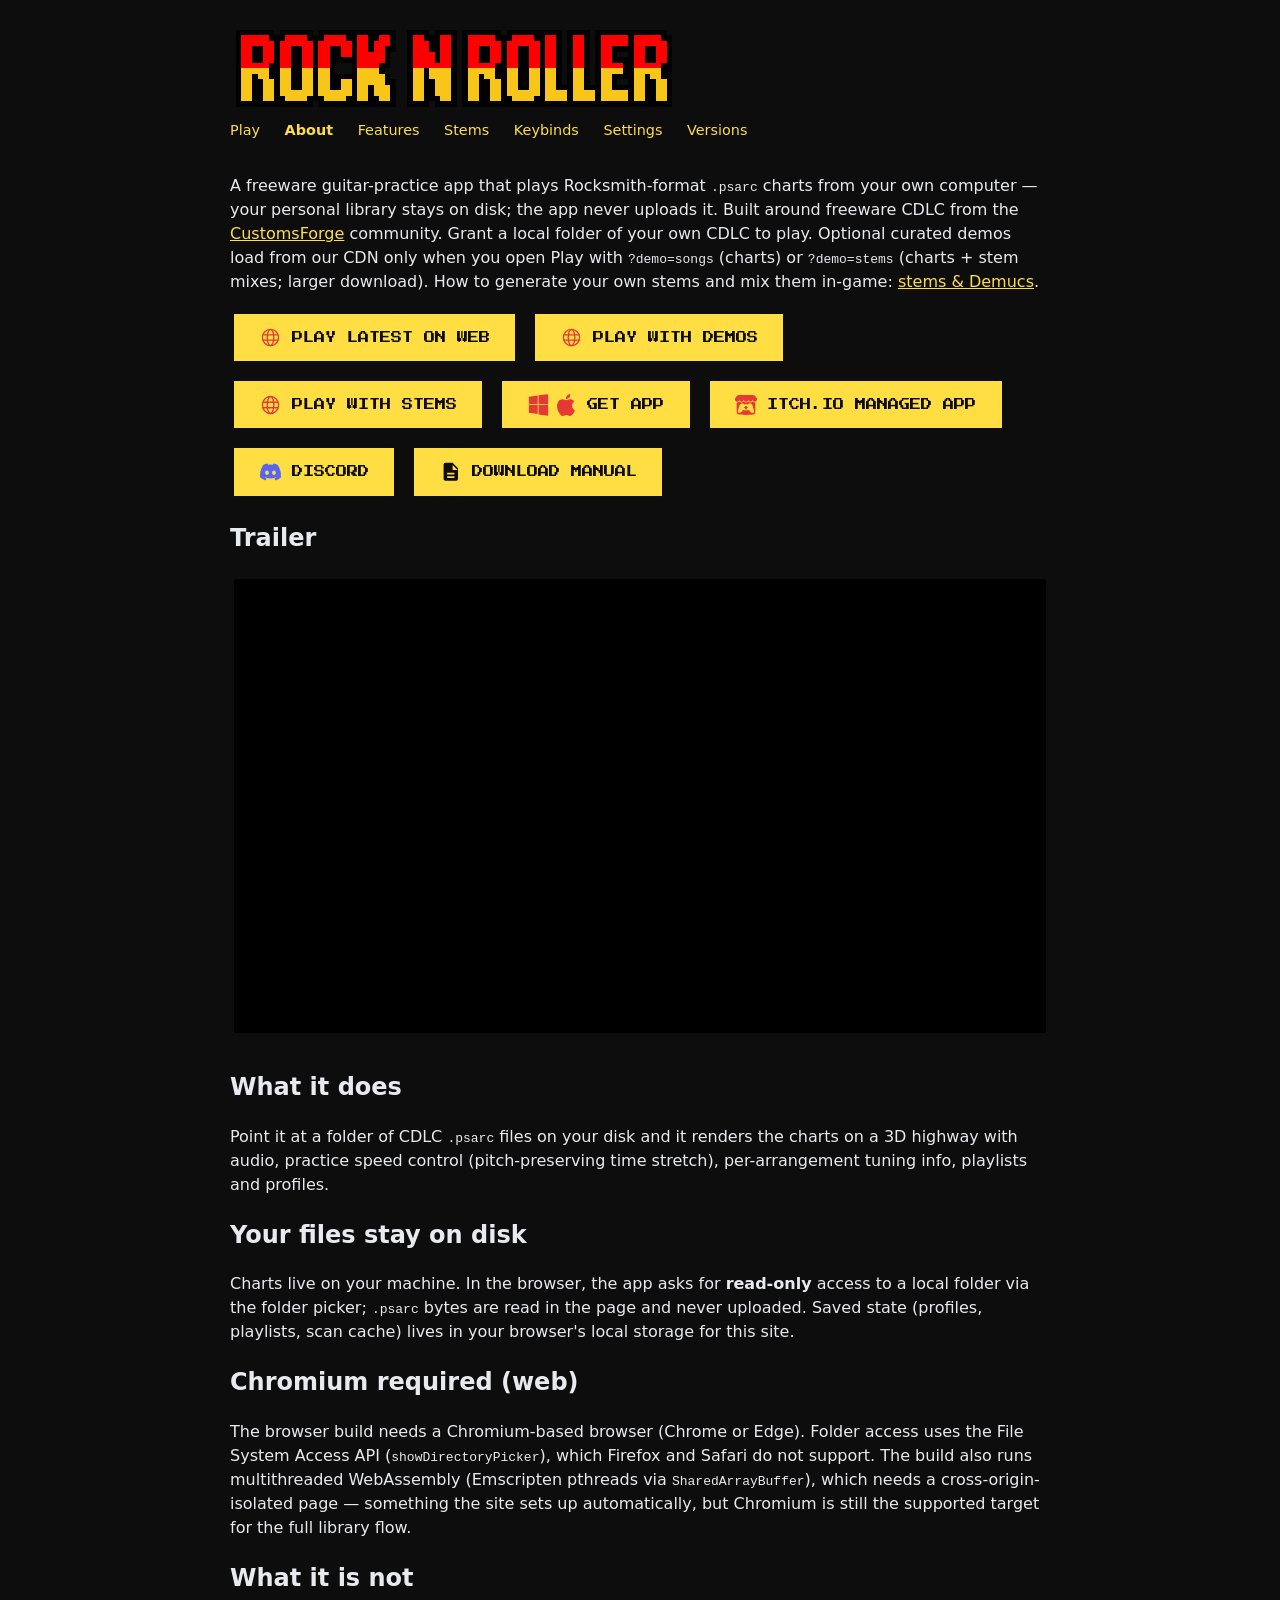
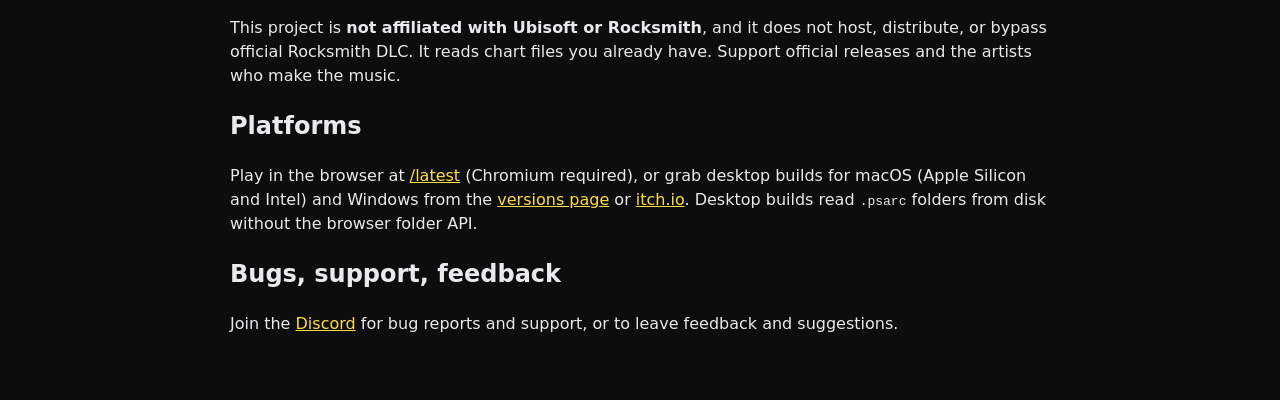
==== index.html @ 483dbbd7 "update web buttons with web icon" ====
<!doctype html>
<html lang="en">
  <head>
    <meta charset="utf-8" />
    <meta name="viewport" content="width=device-width, initial-scale=1" />
    <title>Rock N Roller</title>
    <link rel="icon" type="image/png" href="/rocknroller-icon.png" />
    <link rel="preconnect" href="https://fonts.googleapis.com" />
    <link rel="preconnect" href="https://fonts.gstatic.com" crossorigin />
    <link
      href="https://fonts.googleapis.com/css2?family=Press+Start+2P&display=swap"
      rel="stylesheet"
    />
    <link rel="stylesheet" href="/assets/site.css" />
  </head>
  <body>
    <main class="page">
      <h1 class="page__title">
        <img
          class="page__logo"
          src="/rocknroller-logo.png"
          alt="Rock N Roller"
          width="810"
          height="160"
        />
      </h1>
      <nav class="page__nav">
        <a href="/latest/">Play</a>
        <a href="/" aria-current="page">About</a>
        <a href="/features/">Features</a>
        <a href="/demucs-stems/">Stems</a>
        <a href="/keybinds/">Keybinds</a>
        <a href="/configurations/">Settings</a>
        <a href="/versions/">Versions</a>
      </nav>

      <p>
        A freeware guitar-practice app that plays Rocksmith-format
        <code>.psarc</code> charts from your own computer — your personal library
        stays on disk; the app never uploads it. Built around freeware CDLC from
        the
        <a href="https://customsforge.com" rel="noopener">CustomsForge</a>
        community. Grant a local folder of your own CDLC to play. Optional curated
        demos load from our CDN only when you open Play with
        <code>?demo=songs</code> (charts) or <code>?demo=stems</code>
        (charts + stem mixes; larger download). How to generate your own stems
        and mix them in-game:
        <a href="/demucs-stems/">stems &amp; Demucs</a>.
      </p>

      <div class="btn-row">
        <a class="btn" href="/latest/">
          <img
            class="btn__icon"
            src="/assets/icons/web.svg"
            alt=""
            width="24"
            height="24"
          />
          Play latest on web
        </a>
        <a class="btn" href="/latest/?demo=songs">
          <img
            class="btn__icon"
            src="/assets/icons/web.svg"
            alt=""
            width="24"
            height="24"
          />
          Play with demos
        </a>
        <a class="btn" href="/latest/?demo=stems">
          <img
            class="btn__icon"
            src="/assets/icons/web.svg"
            alt=""
            width="24"
            height="24"
          />
          Play with stems
        </a>
        <a class="btn" href="/versions/">
          <span class="btn__icons" aria-hidden="true">
            <img
              class="btn__icon"
              src="/assets/icons/windows.svg"
              alt=""
              width="24"
              height="24"
            />
            <img
              class="btn__icon"
              src="/assets/icons/apple.svg"
              alt=""
              width="24"
              height="24"
            />
          </span>
          Get app
        </a>
        <a
          class="btn"
          href="https://nicapotato.itch.io/rocknroller"
          rel="noopener"
        >
          <img
            class="btn__icon"
            src="/assets/icons/itchdotio.svg"
            alt=""
            width="24"
            height="24"
          />
          Itch.io managed app
        </a>
        <a
          class="btn"
          href="https://discord.gg/7djjRNECzN"
          rel="noopener"
        >
          <img
            class="btn__icon"
            src="/assets/icons/discord.svg"
            alt=""
            width="24"
            height="24"
          />
          Discord
        </a>
        <a class="btn" href="/rocknroller-manual.pdf" download="rocknroller-manual.pdf">
          <svg
            class="btn__icon"
            viewBox="0 0 24 24"
            width="24"
            height="24"
            aria-hidden="true"
            focusable="false"
          >
            <path
              fill="currentColor"
              d="M14 2H6a2 2 0 0 0-2 2v16a2 2 0 0 0 2 2h12a2 2 0 0 0 2-2V8zm0 2.5L19.5 10H14zM8 13h8v2H8zm0 4h8v2H8z"
            />
          </svg>
          Download manual
        </a>
      </div>

      <h2>Trailer</h2>
      <div class="video-embed">
        <iframe
          src="https://www.youtube.com/embed/k--zDnyUZvs"
          title="RocknRoller PSARC CDLC Player Freeware - Beta 0.1.44"
          allow="accelerometer; autoplay; clipboard-write; encrypted-media; gyroscope; picture-in-picture; web-share"
          allowfullscreen
          referrerpolicy="strict-origin-when-cross-origin"
        ></iframe>
      </div>

      <h2>What it does</h2>
      <p>
        Point it at a folder of CDLC <code>.psarc</code> files on your disk and
        it renders the charts on a 3D highway with audio, practice speed control
        (pitch-preserving time stretch), per-arrangement tuning info, playlists
        and profiles.
      </p>

      <h2>Your files stay on disk</h2>
      <p>
        Charts live on your machine. In the browser, the app asks for
        <strong>read-only</strong> access to a local folder via the folder
        picker; <code>.psarc</code> bytes are read in the page and never
        uploaded. Saved state (profiles, playlists, scan cache) lives in your
        browser's local storage for this site.
      </p>

      <h2>Chromium required (web)</h2>
      <p>
        The browser build needs a Chromium-based browser (Chrome or Edge).
        Folder access uses the File System Access API
        (<code>showDirectoryPicker</code>), which Firefox and Safari do not
        support. The build also runs multithreaded WebAssembly (Emscripten
        pthreads via <code>SharedArrayBuffer</code>), which needs a
        cross-origin-isolated page — something the site sets up automatically,
        but Chromium is still the supported target for the full library flow.
      </p>

      <h2>What it is not</h2>
      <p>
        This project is <strong>not affiliated with Ubisoft or Rocksmith</strong>,
        and it does not host, distribute, or bypass official Rocksmith DLC. It
        reads chart files you already have. Support official releases and the
        artists who make the music.
      </p>

      <h2>Platforms</h2>
      <p>
        Play in the browser at <a href="/latest/">/latest</a> (Chromium
        required), or grab desktop builds for macOS (Apple Silicon and
        Intel) and Windows from the <a href="/versions/">versions page</a> or
        <a href="https://nicapotato.itch.io/rocknroller" rel="noopener">itch.io</a>.
        Desktop builds read <code>.psarc</code> folders from disk without the
        browser folder API.
      </p>

      <h2>Bugs, support, feedback</h2>
      <p>
        Join the
        <a href="https://discord.gg/7djjRNECzN" rel="noopener">Discord</a>
        for bug reports and support, or to leave feedback and suggestions.
      </p>

    </main>
    <script src="/assets/content-pages.js"></script>
    <!-- Cloudflare Web Analytics --><script type='module' src='https://static.cloudflareinsights.com/beacon.min.js' data-cf-beacon='{"token": "a7234cc8c2b3478aa4cf798bf9eefd95"}'></script><!-- End Cloudflare Web Analytics -->
  </body>
</html>
---- assets/site.css ----
/* Shared styles for the rocknroller.nicapotato.com content pages
 * (landing / versions / docs). Player pages carry their own minimal
 * fullscreen CSS inline, same as the build's shell.html. */
:root {
  --rnr-yellow: #ffde44;
  --rnr-red: #e53935;
  --rnr-ink: #0d0d0d;
  --rnr-border: 4px solid var(--rnr-ink);
}

* {
  box-sizing: border-box;
}

body {
  margin: 0;
  min-height: 100%;
  min-width: 320px;
  background: #0d0d0d;
  color: #e8eaed;
  font-family:
    ui-sans-serif,
    system-ui,
    -apple-system,
    "Segoe UI",
    Roboto,
    Arial,
    sans-serif;
  line-height: 1.5;
}

.page {
  max-width: 860px;
  margin: 0 auto;
  padding: 1.5rem 1.25rem 3rem;
}

.page--versions {
  max-width: 1200px;
}

.versions-scroll {
  width: 100%;
  overflow-x: auto;
}

.page__title {
  font-family: "Press Start 2P", monospace;
  text-transform: uppercase;
  font-size: clamp(0.82rem, 3.8vw, 1.2rem);
  line-height: 2;
  letter-spacing: 0.08em;
  font-weight: 400;
  margin: 0 0 0.25rem;
  color: var(--rnr-yellow);
}

.page__logo {
  display: block;
  width: min(100%, 28rem);
  height: auto;
  image-rendering: pixelated;
}

.page__nav {
  margin: 0.5rem 0 2rem;
  font-size: 0.9rem;
}

.page__nav a {
  color: var(--rnr-yellow);
  text-decoration: none;
  margin-right: 1.25rem;
}

.page__nav a[aria-current="page"] {
  font-weight: 700;
}

.page__nav a:hover {
  text-decoration: underline;
}

a {
  color: var(--rnr-yellow);
}

.btn-row {
  display: flex;
  flex-wrap: wrap;
  gap: 0.75rem;
  margin: 1rem 0;
}

.btn {
  display: inline-flex;
  align-items: center;
  gap: 0.65rem;
  background: var(--rnr-yellow);
  color: var(--rnr-ink);
  border: var(--rnr-border);
  padding: 0.8rem 1.6rem;
  font-family: "Press Start 2P", monospace;
  font-size: 0.7rem;
  line-height: 1.4;
  text-transform: uppercase;
  text-decoration: none;
}

.btn__icons {
  display: inline-flex;
  align-items: center;
  gap: 0.35rem;
  flex-shrink: 0;
}

.btn__icon {
  width: 1.35rem;
  height: 1.35rem;
  flex-shrink: 0;
}

img.btn__icon[src$=".png"] {
  image-rendering: pixelated;
}

.btn:hover {
  background: #fff;
}

.video-embed {
  position: relative;
  width: 100%;
  aspect-ratio: 16 / 9;
  margin: 1rem 0 2rem;
  border: var(--rnr-border);
  background: #000;
}

.video-embed iframe {
  position: absolute;
  inset: 0;
  width: 100%;
  height: 100%;
  border: 0;
}

.fineprint {
  margin-top: 2.5rem;
  font-size: 0.8rem;
  color: #9aa0a6;
}

.itch-embed {
  margin: 1rem 0 1.5rem;
  max-width: 552px;
  border: var(--rnr-border);
  line-height: 0;
  background: #0d0d0d;
}

.itch-embed iframe {
  display: block;
  width: 100%;
  max-width: 552px;
  height: 167px;
  border: 0;
}

pre.codeblock {
  margin: 0.5rem 0 1rem;
  padding: 0.75rem;
  background: #17171c;
  overflow-x: auto;
  font-size: 0.8rem;
  line-height: 1.45;
}

table.versions {
  border-collapse: collapse;
  width: 100%;
  font-size: 0.9rem;
}

table.versions th,
table.versions td {
  border: 1px solid #333;
  padding: 0.5rem 0.7rem;
  text-align: left;
  vertical-align: top;
}

table.versions th {
  background: #17171c;
  color: var(--rnr-yellow);
  font-weight: 600;
}

table.versions td.na {
  color: #555;
}

.versions-wrap {
  margin-top: 1rem;
}

.versions-toolbar {
  display: flex;
  justify-content: flex-end;
  margin: 0 0 0.6rem;
}

.versions-sha-toggle {
  margin: 0;
  padding: 0.35rem 0.65rem;
  border: 1px solid #444;
  background: #17171c;
  color: #e8eaed;
  font-family: inherit;
  font-size: 0.8rem;
  line-height: 1.25;
  cursor: pointer;
}

.versions-sha-toggle:hover,
.versions-sha-toggle[aria-pressed="true"] {
  border-color: var(--rnr-yellow);
  color: var(--rnr-yellow);
}

table.versions .zip-link {
  display: inline-flex;
  align-items: baseline;
  flex-wrap: wrap;
  gap: 0;
  max-width: 100%;
}

table.versions .zip-size {
  font-size: 0.75rem;
  font-weight: 400;
  color: #9aa0a6;
  white-space: nowrap;
}

table.versions .zip-link:hover .zip-size {
  color: inherit;
}

/* SHA-256 under each artifact. */
table.versions .sha {
  font-family: ui-monospace, "Cascadia Code", "SF Mono", Menlo, monospace;
  font-size: 0.75rem;
  margin-top: 0.35rem;
  color: #9aa0a6;
}

table.versions .sha-full {
  font-family: inherit;
  font-size: inherit;
  font-weight: normal;
  color: inherit;
  background: transparent;
  padding: 0;
}

/* Narrow / medium: truncated by default; one table Toggle SHA Key expands all. */
@media (max-width: 1199.98px) {
  .versions-wrap:not(.sha-expanded) table.versions .js-sha-full {
    display: block;
    max-width: 9ch;
    overflow: hidden;
    text-overflow: ellipsis;
    white-space: nowrap;
    word-break: normal;
  }

  .versions-wrap.sha-expanded table.versions .js-sha-full {
    display: block;
    width: 100%;
    max-width: 100%;
    white-space: normal;
    word-break: break-all;
    overflow: visible;
  }
}

/* Wide: always show full hash; no toggle needed. */
@media (min-width: 1200px) {
  .versions-toolbar {
    display: none;
  }

  table.versions .js-sha-full {
    display: block !important;
    max-width: none;
    white-space: normal;
    word-break: break-all;
    overflow: visible;
  }
}
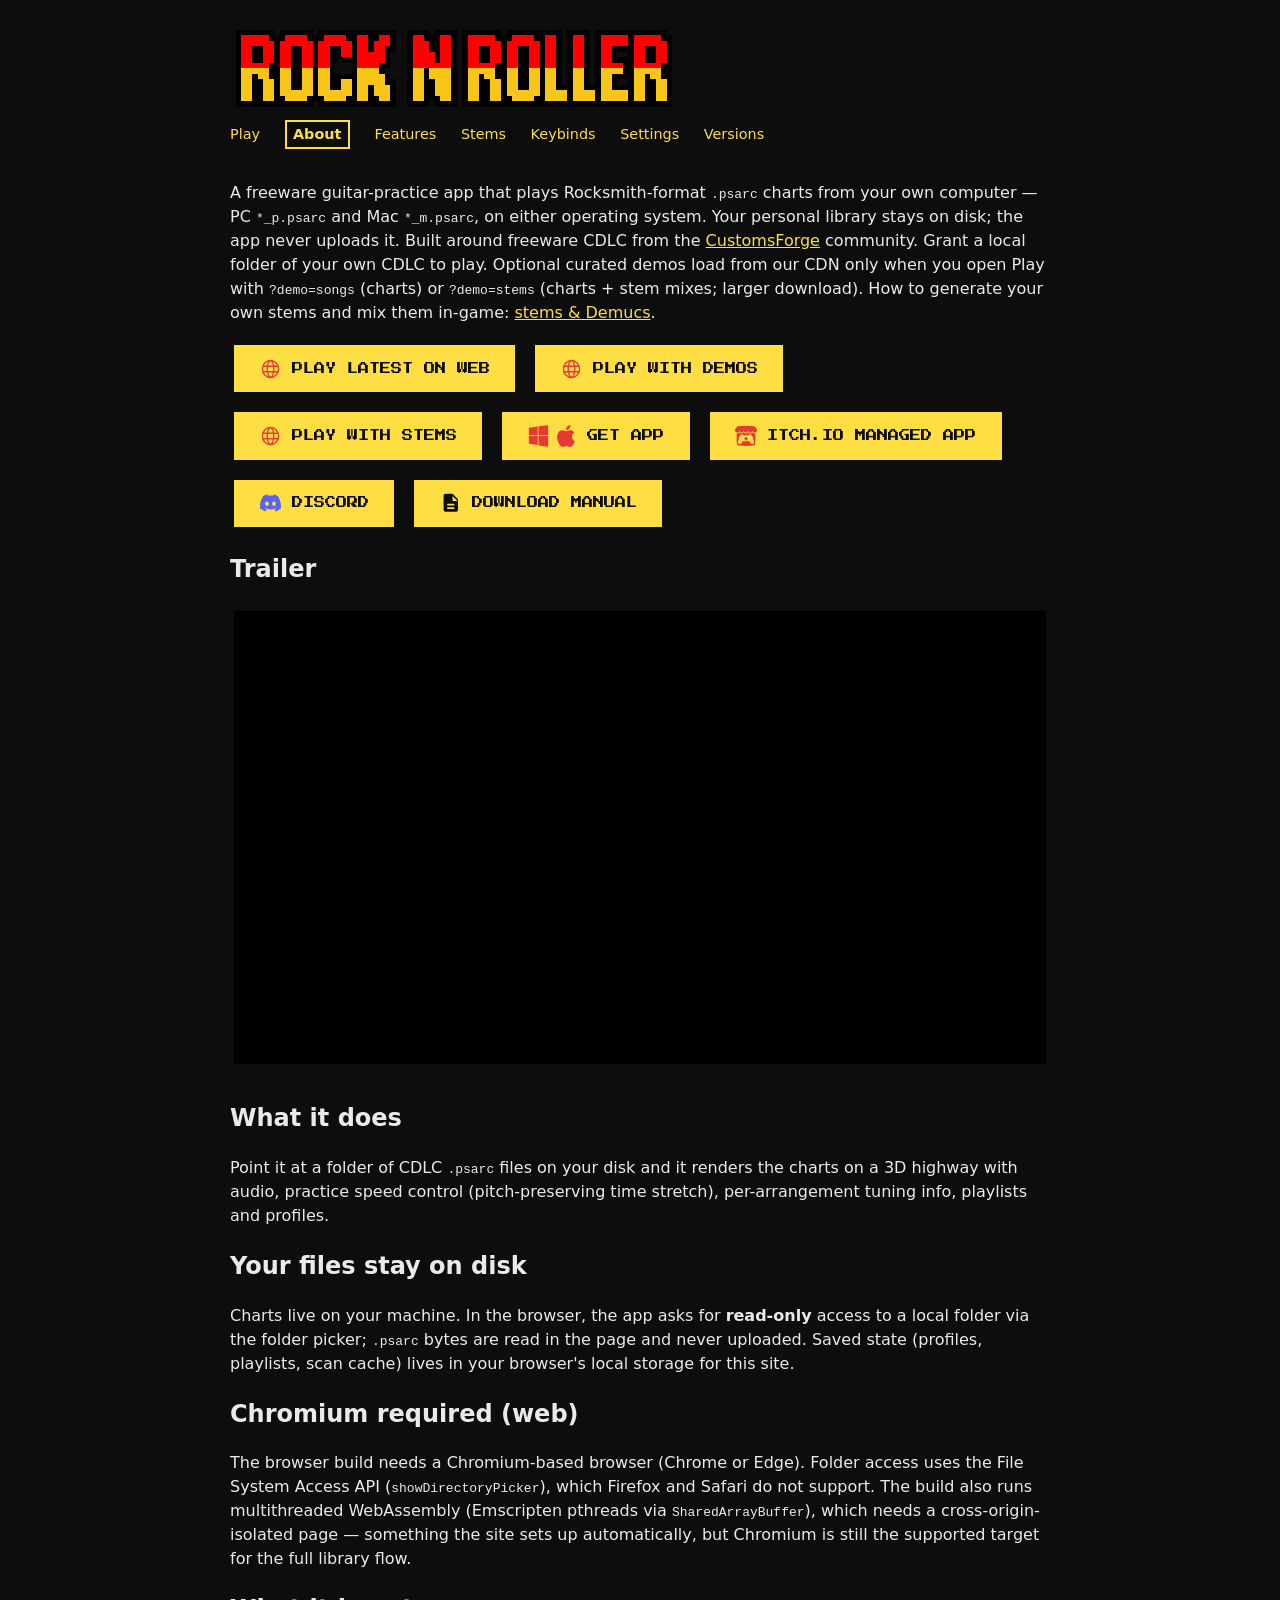
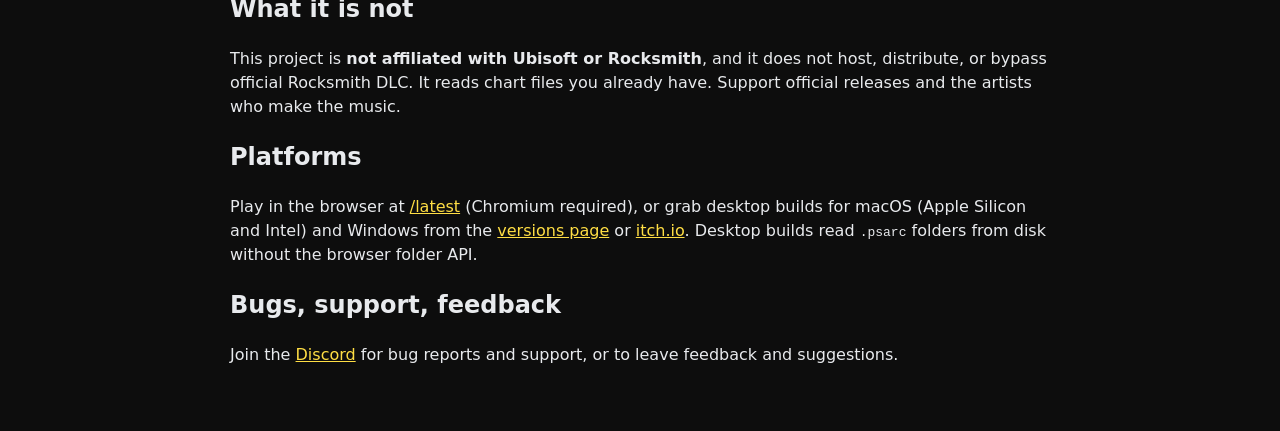
==== commit 71c44472: "update landing page to include mac psarc file compatibility update 0.1.49" ====
--- a/index.html
+++ b/index.html
@@ -36,8 +36,10 @@
 
       <p>
         A freeware guitar-practice app that plays Rocksmith-format
-        <code>.psarc</code> charts from your own computer — your personal library
-        stays on disk; the app never uploads it. Built around freeware CDLC from
+        <code>.psarc</code> charts from your own computer — PC
+        <code>*_p.psarc</code> and Mac <code>*_m.psarc</code>, on either
+        operating system. Your personal library stays on disk; the app never
+        uploads it. Built around freeware CDLC from
         the
         <a href="https://customsforge.com" rel="noopener">CustomsForge</a>
         community. Grant a local folder of your own CDLC to play. Optional curated
@@ -114,7 +116,7 @@
         </a>
         <a
           class="btn"
-          href="https://discord.gg/7djjRNECzN"
+          href="https://discord.gg/RdxyMHs3XQ"
           rel="noopener"
         >
           <img
@@ -204,7 +206,7 @@
       <h2>Bugs, support, feedback</h2>
       <p>
         Join the
-        <a href="https://discord.gg/7djjRNECzN" rel="noopener">Discord</a>
+        <a href="https://discord.gg/RdxyMHs3XQ" rel="noopener">Discord</a>
         for bug reports and support, or to leave feedback and suggestions.
       </p>
 
--- a/assets/site.css
+++ b/assets/site.css
@@ -75,6 +75,9 @@
 
 .page__nav a[aria-current="page"] {
   font-weight: 700;
+  display: inline-block;
+  padding: 0.1rem 0.4rem;
+  border: 2px solid var(--rnr-yellow);
 }
 
 .page__nav a:hover {
@@ -151,6 +154,35 @@
   color: #9aa0a6;
 }
 
+figure.hw-fig {
+  margin: 0.9rem 0 1.2rem;
+  padding: 0.65rem 0.5rem 0.35rem;
+  background: #17171c;
+  border: 1px solid #333;
+}
+
+figure.hw-fig svg {
+  display: block;
+  width: 100%;
+  height: auto;
+}
+
+figure.hw-fig figcaption {
+  font-size: 0.8rem;
+  color: #9aa0a6;
+  margin: 0.4rem 0.35rem 0.15rem;
+}
+
+p.formula,
+li.formula {
+  font-family: ui-monospace, "Cascadia Code", "SF Mono", Menlo, Consolas, monospace;
+  font-size: 0.88rem;
+  background: #17171c;
+  padding: 0.45rem 0.65rem;
+  border-radius: 3px;
+  overflow-x: auto;
+}
+
 .itch-embed {
   margin: 1rem 0 1.5rem;
   max-width: 552px;
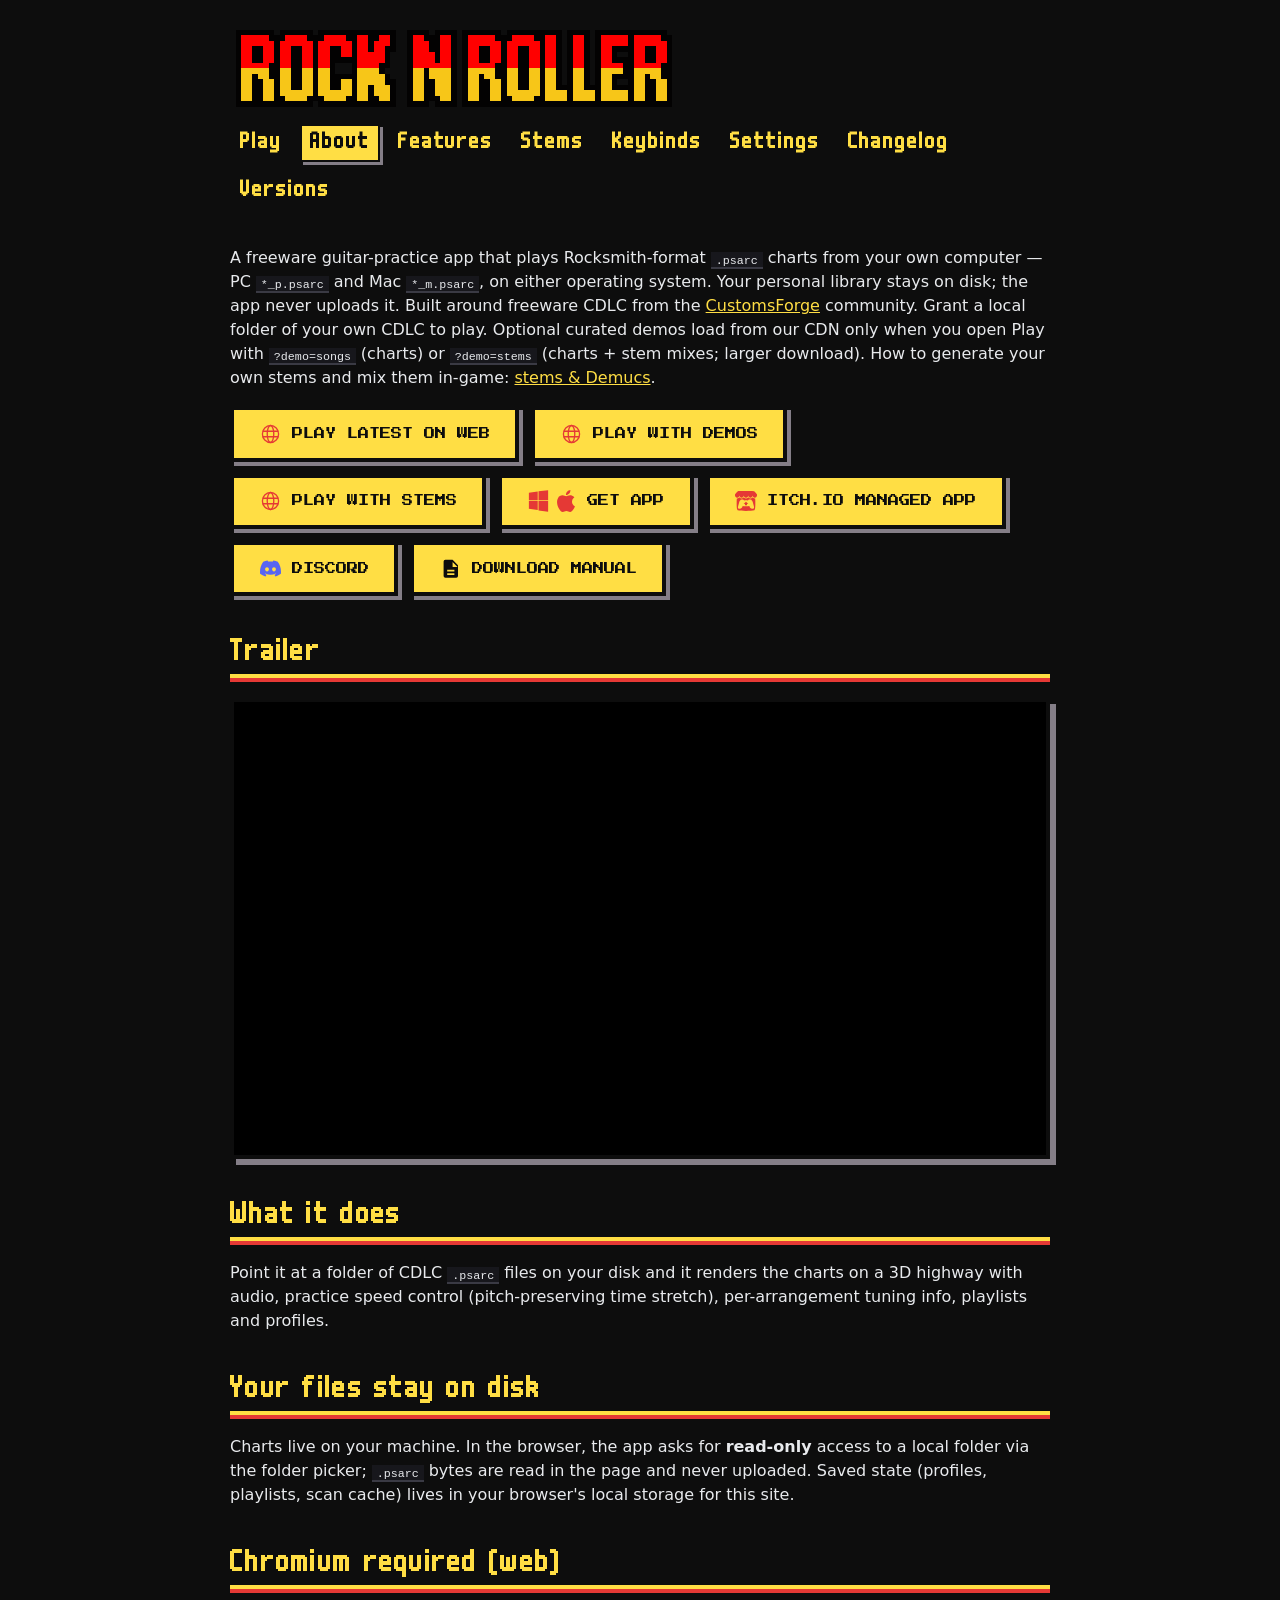
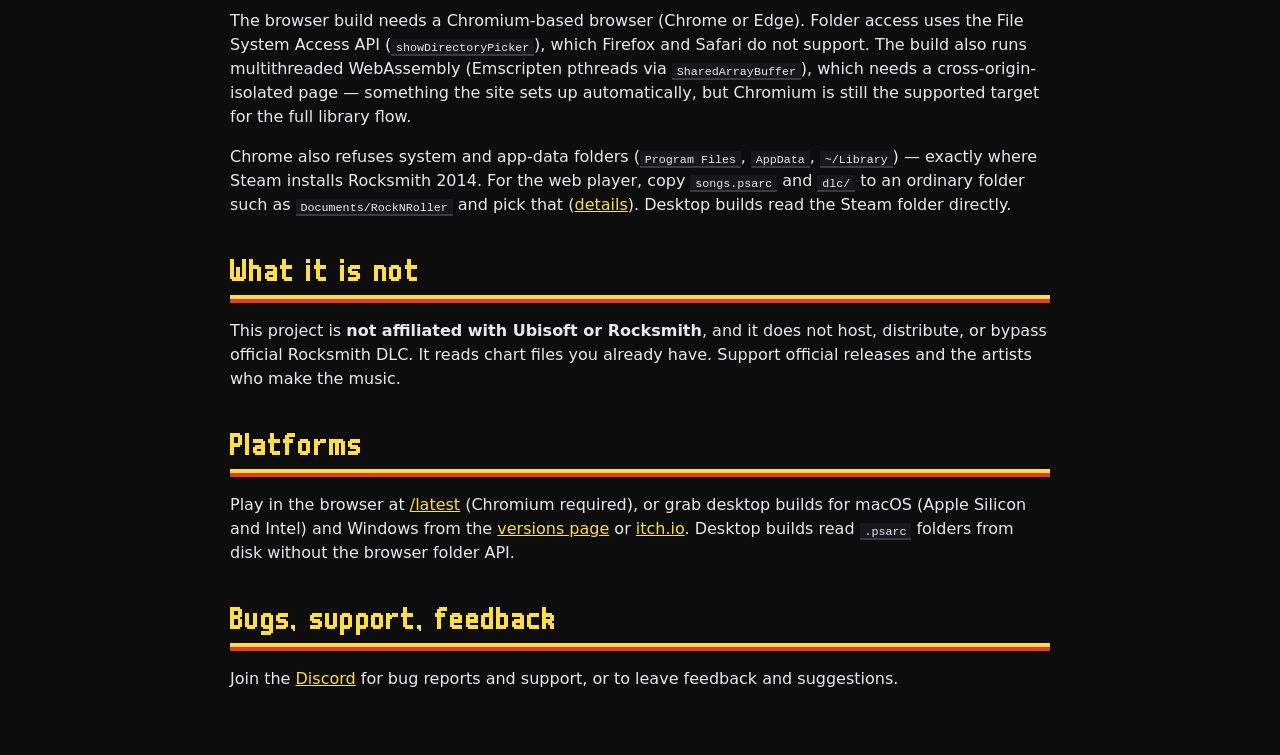
==== commit aaa837e6: "0.2.0 update" ====
--- a/index.html
+++ b/index.html
@@ -31,6 +31,7 @@
         <a href="/demucs-stems/">Stems</a>
         <a href="/keybinds/">Keybinds</a>
         <a href="/configurations/">Settings</a>
+        <a href="/changelog/">Changelog</a>
         <a href="/versions/">Versions</a>
       </nav>
 
@@ -184,6 +185,16 @@
         cross-origin-isolated page — something the site sets up automatically,
         but Chromium is still the supported target for the full library flow.
       </p>
+      <p>
+        Chrome also refuses system and app-data folders
+        (<code>Program Files</code>, <code>AppData</code>,
+        <code>~/Library</code>) — exactly where Steam installs Rocksmith 2014.
+        For the web player, copy <code>songs.psarc</code> and
+        <code>dlc/</code> to an ordinary folder such as
+        <code>Documents/RockNRoller</code> and pick that
+        (<a href="/features/#web-blocked-folders">details</a>). Desktop builds
+        read the Steam folder directly.
+      </p>
 
       <h2>What it is not</h2>
       <p>
--- a/assets/site.css
+++ b/assets/site.css
@@ -1,15 +1,125 @@
 /* Shared styles for the rocknroller.nicapotato.com content pages
  * (landing / versions / docs). Player pages carry their own minimal
  * fullscreen CSS inline, same as the build's shell.html. */
+@font-face {
+  font-family: "m6x11";
+  src: url("/assets/fonts/m6x11.ttf") format("truetype");
+  font-weight: 400;
+  font-style: normal;
+  font-display: block;
+}
+
 :root {
   --rnr-yellow: #ffde44;
   --rnr-red: #e53935;
   --rnr-ink: #0d0d0d;
   --rnr-border: 4px solid var(--rnr-ink);
+
+  /* Pixel system (ported from Mindtricks globals.css). m6x11 is drawn on a
+   * 16px grid — keep its font-size at multiples of 8px or it blurs. */
+  --font-pixel: "m6x11", ui-monospace, monospace;
+  --pixel-shadow: #847e87;
+  --pixel-line: #3a3a44;
+  --pixel-border: 2px solid var(--pixel-line);
+  --shadow-sm: 2px 2px 0 0 var(--pixel-shadow);
+  --shadow: 3px 3px 0 0 var(--pixel-shadow);
+  --shadow-lg: 4px 4px 0 0 var(--pixel-shadow);
+  --shadow-xl: 6px 6px 0 0 var(--pixel-shadow);
+  --surface: #17171c;
 }
 
 * {
   box-sizing: border-box;
+  border-radius: 0;
+}
+
+img,
+canvas {
+  image-rendering: pixelated;
+}
+
+/* Pixel system */
+h1:not(.page__title),
+h2,
+h3,
+.pixel-heading,
+.page__nav a,
+table.specs th,
+table.versions th,
+figure.hw-fig figcaption,
+.print-link {
+  font-family: var(--font-pixel);
+  font-weight: 400;
+  font-synthesis: none;
+  -webkit-font-smoothing: none;
+  -moz-osx-font-smoothing: unset;
+  font-smooth: never;
+  text-rendering: optimizeSpeed;
+  font-kerning: none;
+  font-variant-ligatures: none;
+  letter-spacing: 0.04em;
+}
+
+h1:not(.page__title) {
+  font-size: 48px;
+  line-height: 1;
+  margin: 0 0 1rem;
+  color: var(--rnr-yellow);
+  text-shadow: 3px 3px 0 var(--rnr-red);
+}
+
+h2 {
+  font-size: 32px;
+  line-height: 1;
+  margin: 2.5rem 0 1rem;
+  padding-bottom: 14px;
+  color: var(--rnr-yellow);
+  --h2-bar-top: var(--rnr-yellow);
+  --h2-bar-bottom: var(--rnr-red);
+  background:
+    linear-gradient(var(--h2-bar-top), var(--h2-bar-top)) left calc(100% - 4px) / 100% 4px no-repeat,
+    linear-gradient(var(--h2-bar-bottom), var(--h2-bar-bottom)) left bottom / 100% 4px no-repeat;
+  scroll-margin-top: 1.25rem;
+}
+
+h3 {
+  font-size: 24px;
+  line-height: 1;
+  margin: 1.75rem 0 0.75rem;
+  color: #f0e6a8;
+  scroll-margin-top: 1.25rem;
+}
+
+h3::before {
+  content: "";
+  display: inline-block;
+  width: 8px;
+  height: 8px;
+  margin-right: 8px;
+  vertical-align: 0.15em;
+  background: var(--rnr-red);
+  box-shadow: 2px 2px 0 0 var(--rnr-yellow);
+}
+
+h2:target,
+h3:target {
+  outline: 2px dashed var(--rnr-yellow);
+  outline-offset: 0.35rem;
+}
+
+.pixel-skeleton {
+  animation: pixel-skeleton 1s steps(2, end) infinite;
+}
+
+@keyframes pixel-skeleton {
+  0%,
+  49% {
+    opacity: 1;
+  }
+  50%,
+  100% {
+    opacity: 0.35;
+  }
 }
 
 body {
@@ -35,13 +145,10 @@
   padding: 1.5rem 1.25rem 3rem;
 }
 
-.page--versions {
-  max-width: 1200px;
-}
-
 .versions-scroll {
   width: 100%;
   overflow-x: auto;
+  padding: 0 6px 6px 0;
 }
 
 .page__title {
@@ -63,25 +170,31 @@
 }
 
 .page__nav {
-  margin: 0.5rem 0 2rem;
-  font-size: 0.9rem;
+  display: flex;
+  flex-wrap: wrap;
+  gap: 10px 8px;
+  margin: 0.75rem 0 2.25rem;
 }
 
 .page__nav a {
+  display: inline-block;
+  font-size: 24px;
+  line-height: 1;
+  padding: 4px 8px 6px;
   color: var(--rnr-yellow);
   text-decoration: none;
-  margin-right: 1.25rem;
+  border: 2px solid transparent;
+}
+
+.page__nav a:hover {
+  border-color: var(--rnr-yellow);
 }
 
 .page__nav a[aria-current="page"] {
-  font-weight: 700;
-  display: inline-block;
-  padding: 0.1rem 0.4rem;
-  border: 2px solid var(--rnr-yellow);
-}
-
-.page__nav a:hover {
-  text-decoration: underline;
+  background: var(--rnr-yellow);
+  color: var(--rnr-ink);
+  border-color: var(--rnr-ink);
+  box-shadow: var(--shadow);
 }
 
 a {
@@ -108,6 +221,13 @@
   line-height: 1.4;
   text-transform: uppercase;
   text-decoration: none;
+  box-shadow: var(--shadow-lg);
+  transition: none;
+}
+
+.btn:active {
+  transform: translate(4px, 4px);
+  box-shadow: none;
 }
 
 .btn__icons {
@@ -138,6 +258,7 @@
   margin: 1rem 0 2rem;
   border: var(--rnr-border);
   background: #000;
+  box-shadow: var(--shadow-xl);
 }
 
 .video-embed iframe {
@@ -155,10 +276,11 @@
 }
 
 figure.hw-fig {
-  margin: 0.9rem 0 1.2rem;
+  margin: 1rem 6px 1.5rem 0;
   padding: 0.65rem 0.5rem 0.35rem;
-  background: #17171c;
-  border: 1px solid #333;
+  background: var(--surface);
+  border: var(--pixel-border);
+  box-shadow: var(--shadow-lg);
 }
 
 figure.hw-fig svg {
@@ -168,18 +290,21 @@
 }
 
 figure.hw-fig figcaption {
-  font-size: 0.8rem;
+  font-size: 16px;
+  line-height: 1.25;
   color: #9aa0a6;
-  margin: 0.4rem 0.35rem 0.15rem;
+  margin: 0.5rem 0.35rem 0.25rem;
 }
 
 p.formula,
 li.formula {
   font-family: ui-monospace, "Cascadia Code", "SF Mono", Menlo, Consolas, monospace;
   font-size: 0.88rem;
-  background: #17171c;
-  padding: 0.45rem 0.65rem;
-  border-radius: 3px;
+  background: var(--surface);
+  padding: 0.55rem 0.75rem;
+  border: var(--pixel-border);
+  border-left: 6px solid var(--rnr-yellow);
+  box-shadow: var(--shadow-sm);
   overflow-x: auto;
 }
 
@@ -189,6 +314,7 @@
   border: var(--rnr-border);
   line-height: 0;
   background: #0d0d0d;
+  box-shadow: var(--shadow-lg);
 }
 
 .itch-embed iframe {
@@ -202,56 +328,306 @@
 pre.codeblock {
   margin: 0.5rem 0 1rem;
   padding: 0.75rem;
-  background: #17171c;
+  background: var(--surface);
+  border: var(--pixel-border);
+  box-shadow: var(--shadow);
   overflow-x: auto;
   font-size: 0.8rem;
   line-height: 1.45;
 }
 
+code {
+  background: var(--surface);
+  padding: 0.1rem 0.3rem;
+  font-size: 0.9em;
+  box-shadow: inset 0 -2px 0 0 var(--pixel-line);
+}
+
+pre.codeblock code {
+  padding: 0;
+  background: none;
+  box-shadow: none;
+}
+
+kbd {
+  display: inline-block;
+  min-width: 1.6em;
+  padding: 0 0.35em;
+  font-family: ui-monospace, "Cascadia Code", "SF Mono", Menlo, monospace;
+  font-size: 0.85em;
+  line-height: 1.5;
+  text-align: center;
+  color: var(--rnr-yellow);
+  background: var(--surface);
+  border: 2px solid var(--rnr-yellow);
+  box-shadow: 2px 2px 0 0 var(--rnr-red);
+}
+
+.toc {
+  columns: 2;
+  column-gap: 2rem;
+  margin: 0.75rem 6px 1.75rem 0;
+  padding: 0.75rem 1rem 0.75rem 2.2rem;
+  font-size: 0.9rem;
+  background: var(--surface);
+  border: var(--pixel-border);
+  box-shadow: var(--shadow-lg);
+}
+
+.toc li {
+  margin: 0.2rem 0;
+  break-inside: avoid;
+}
+
+.toc li::marker {
+  font-family: var(--font-pixel);
+  font-size: 16px;
+  color: var(--rnr-red);
+}
+
+.toc ol {
+  columns: 1;
+  margin: 0.15rem 0 0.35rem;
+  padding-left: 1.1rem;
+  font-size: 0.92em;
+}
+
+@media (max-width: 560px) {
+  .toc {
+    columns: 1;
+  }
+}
+
+.cheat {
+  margin: 1rem 6px 1.5rem 0;
+  padding: 0.9rem 1rem;
+  border: 2px solid var(--rnr-yellow);
+  background: var(--surface);
+  box-shadow: var(--shadow-lg);
+  font-size: 0.9rem;
+  line-height: 1.9;
+}
+
+table.specs,
 table.versions {
   border-collapse: collapse;
   width: 100%;
+  border: 2px solid var(--pixel-line);
+  box-shadow: var(--shadow-lg);
+}
+
+table.specs {
+  font-size: 0.85rem;
+  margin: 0.75rem 0 1.25rem;
+}
+
+table.versions {
   font-size: 0.9rem;
 }
 
+table.specs th,
+table.specs td,
 table.versions th,
 table.versions td {
-  border: 1px solid #333;
-  padding: 0.5rem 0.7rem;
+  border: 2px solid var(--pixel-line);
+  padding: 0.45rem 0.65rem;
   text-align: left;
   vertical-align: top;
 }
 
+table.versions th,
+table.versions td {
+  padding: 0.5rem 0.7rem;
+}
+
+table.specs th,
 table.versions th {
-  background: #17171c;
-  color: var(--rnr-yellow);
-  font-weight: 600;
+  font-size: 16px;
+  line-height: 1.25;
+  background: var(--rnr-yellow);
+  color: var(--rnr-ink);
+  border-color: var(--rnr-ink);
+  text-transform: uppercase;
+}
+
+table.specs tbody tr:nth-child(even) td,
+table.versions tbody tr:nth-child(even) td {
+  background: #121216;
+}
+
+table.specs td.k {
+  font-family: ui-monospace, "Cascadia Code", "SF Mono", Menlo, monospace;
+  white-space: nowrap;
+  color: var(--rnr-yellow);
+  width: 11rem;
 }
 
 table.versions td.na {
   color: #555;
 }
 
+table.versions .versions-skel-row td {
+  height: 2.6rem;
+  vertical-align: middle;
+}
+
+table.versions .versions-skel {
+  display: block;
+  height: 12px;
+  background: #6a6a76;
+  box-shadow: 2px 2px 0 0 #3a3a44;
+}
+
+table.versions .versions-skel--v {
+  width: 5.5rem;
+}
+
+table.versions .versions-skel--d {
+  width: 6.2rem;
+}
+
+table.versions .versions-skel--a {
+  width: 3.4rem;
+}
+
+table.versions .versions-skel--sha {
+  width: 7.5rem;
+  height: 8px;
+  margin-top: 0.4rem;
+}
+
+table.versions .versions-skel-row:nth-child(even) .pixel-skeleton {
+  animation-delay: 0.5s;
+}
+
+.versions-head {
+  display: flex;
+  align-items: center;
+  justify-content: space-between;
+  gap: 0.75rem 1rem;
+  flex-wrap: wrap;
+  margin: 0 0 1rem;
+}
+
+.versions-head h1 {
+  margin: 0;
+}
+
+.versions-head__actions {
+  display: flex;
+  flex-wrap: wrap;
+  justify-content: flex-end;
+  align-items: center;
+  gap: 0.5rem;
+  margin-left: auto;
+}
+
 .versions-wrap {
-  margin-top: 1rem;
-}
-
-.versions-toolbar {
+  margin-top: 0;
+}
+
+.versions-graph {
+  margin: 0 0 1.25rem;
+  padding: 0.75rem;
+  background: var(--surface);
+  border: 2px solid var(--pixel-line);
+  box-shadow: var(--shadow-lg);
+}
+
+.versions-graph__bar {
   display: flex;
-  justify-content: flex-end;
-  margin: 0 0 0.6rem;
+  flex-wrap: wrap;
+  align-items: center;
+  justify-content: space-between;
+  gap: 0.5rem 1rem;
+  margin-bottom: 0.65rem;
+}
+
+.versions-graph__legend {
+  margin: 0;
+  font-family: var(--font-pixel);
+  font-size: 16px;
+  line-height: 1;
+  letter-spacing: 0.04em;
+  -webkit-font-smoothing: none;
+  color: #e8eaed;
+}
+
+.versions-graph__swatch {
+  display: inline-block;
+  width: 10px;
+  height: 10px;
+  margin-right: 6px;
+  vertical-align: -1px;
+  background: var(--rnr-yellow);
+  box-shadow: 2px 2px 0 0 var(--rnr-ink);
+}
+
+.versions-graph__swatch--dev {
+  margin-left: 0.9rem;
+  background: var(--rnr-red);
+}
+
+.versions-graph__modes {
+  display: flex;
+  flex-wrap: wrap;
+  gap: 0.4rem;
+}
+
+.versions-graph__modes .versions-sha-toggle[aria-pressed="true"] {
+  background: var(--rnr-yellow);
+  color: var(--rnr-ink);
+  border-color: var(--rnr-ink);
+}
+
+.versions-graph__canvas-wrap {
+  position: relative;
+  background: var(--rnr-ink);
+  border: 2px solid var(--pixel-line);
+}
+
+.versions-graph__canvas-wrap canvas {
+  display: block;
+  width: 100%;
+  height: 300px;
+}
+
+.versions-graph__tooltip {
+  position: absolute;
+  z-index: 2;
+  pointer-events: none;
+  padding: 6px 8px;
+  background: var(--rnr-ink);
+  color: var(--rnr-yellow);
+  border: 2px solid var(--rnr-yellow);
+  box-shadow: 3px 3px 0 0 var(--rnr-red);
+  font-family: var(--font-pixel);
+  font-size: 16px;
+  line-height: 1.35;
+  letter-spacing: 0.04em;
+  -webkit-font-smoothing: none;
+  white-space: nowrap;
 }
 
 .versions-sha-toggle {
   margin: 0;
-  padding: 0.35rem 0.65rem;
-  border: 1px solid #444;
-  background: #17171c;
+  padding: 4px 10px 6px;
+  border: 2px solid #444;
+  background: var(--surface);
   color: #e8eaed;
-  font-family: inherit;
-  font-size: 0.8rem;
-  line-height: 1.25;
+  font-family: var(--font-pixel);
+  -webkit-font-smoothing: none;
+  font-size: 16px;
+  line-height: 1;
+  letter-spacing: 0.04em;
   cursor: pointer;
+  box-shadow: var(--shadow);
+  transition: none;
+}
+
+.versions-sha-toggle:active {
+  transform: translate(3px, 3px);
+  box-shadow: none;
 }
 
 .versions-sha-toggle:hover,
@@ -296,38 +672,21 @@
   padding: 0;
 }
 
-/* Narrow / medium: truncated by default; one table Toggle SHA Key expands all. */
-@media (max-width: 1199.98px) {
-  .versions-wrap:not(.sha-expanded) table.versions .js-sha-full {
-    display: block;
-    max-width: 9ch;
-    overflow: hidden;
-    text-overflow: ellipsis;
-    white-space: nowrap;
-    word-break: normal;
-  }
-
-  .versions-wrap.sha-expanded table.versions .js-sha-full {
-    display: block;
-    width: 100%;
-    max-width: 100%;
-    white-space: normal;
-    word-break: break-all;
-    overflow: visible;
-  }
-}
-
-/* Wide: always show full hash; no toggle needed. */
-@media (min-width: 1200px) {
-  .versions-toolbar {
-    display: none;
-  }
-
-  table.versions .js-sha-full {
-    display: block !important;
-    max-width: none;
-    white-space: normal;
-    word-break: break-all;
-    overflow: visible;
-  }
-}
+/* Truncated by default; Toggle SHA Key expands every hash in the table. */
+.versions-wrap:not(.sha-expanded) table.versions .js-sha-full {
+  display: block;
+  max-width: 9ch;
+  overflow: hidden;
+  text-overflow: ellipsis;
+  white-space: nowrap;
+  word-break: normal;
+}
+
+.versions-wrap.sha-expanded table.versions .js-sha-full {
+  display: block;
+  width: 100%;
+  max-width: 100%;
+  white-space: normal;
+  word-break: break-all;
+  overflow: visible;
+}
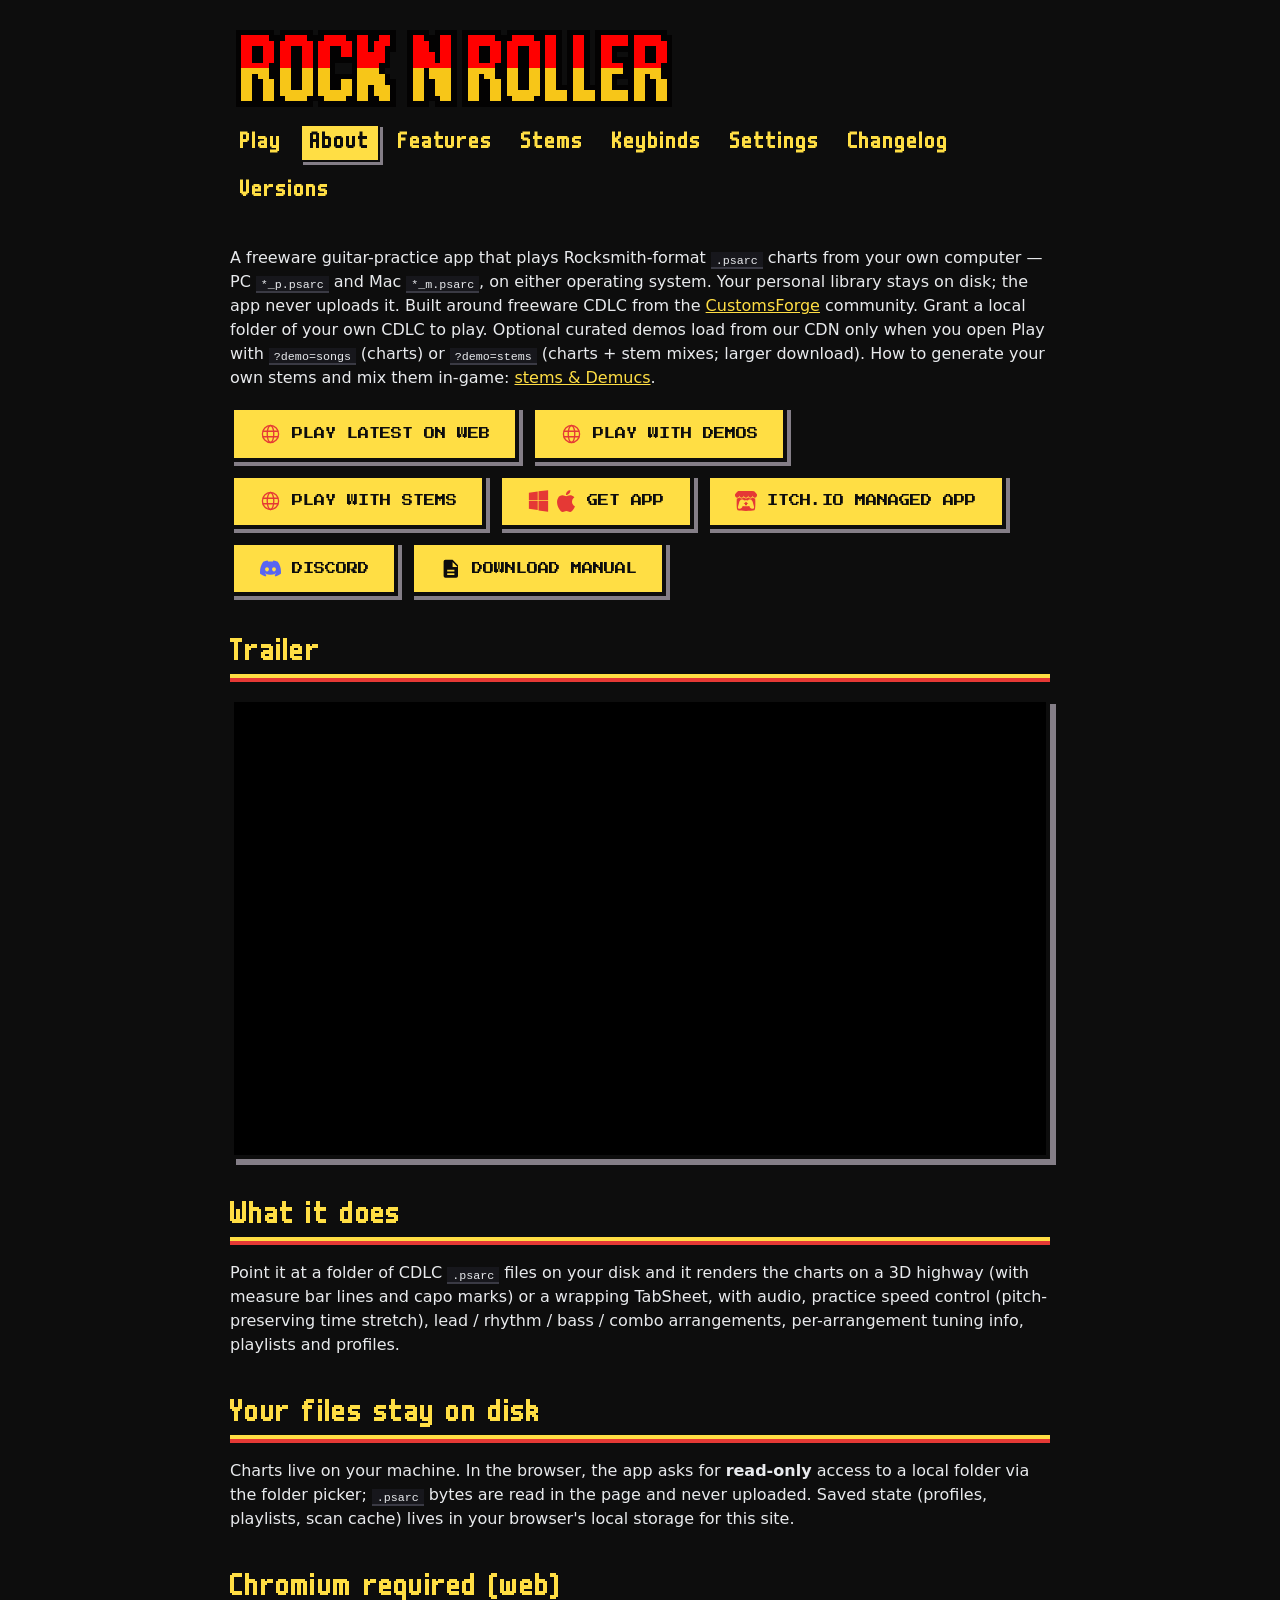
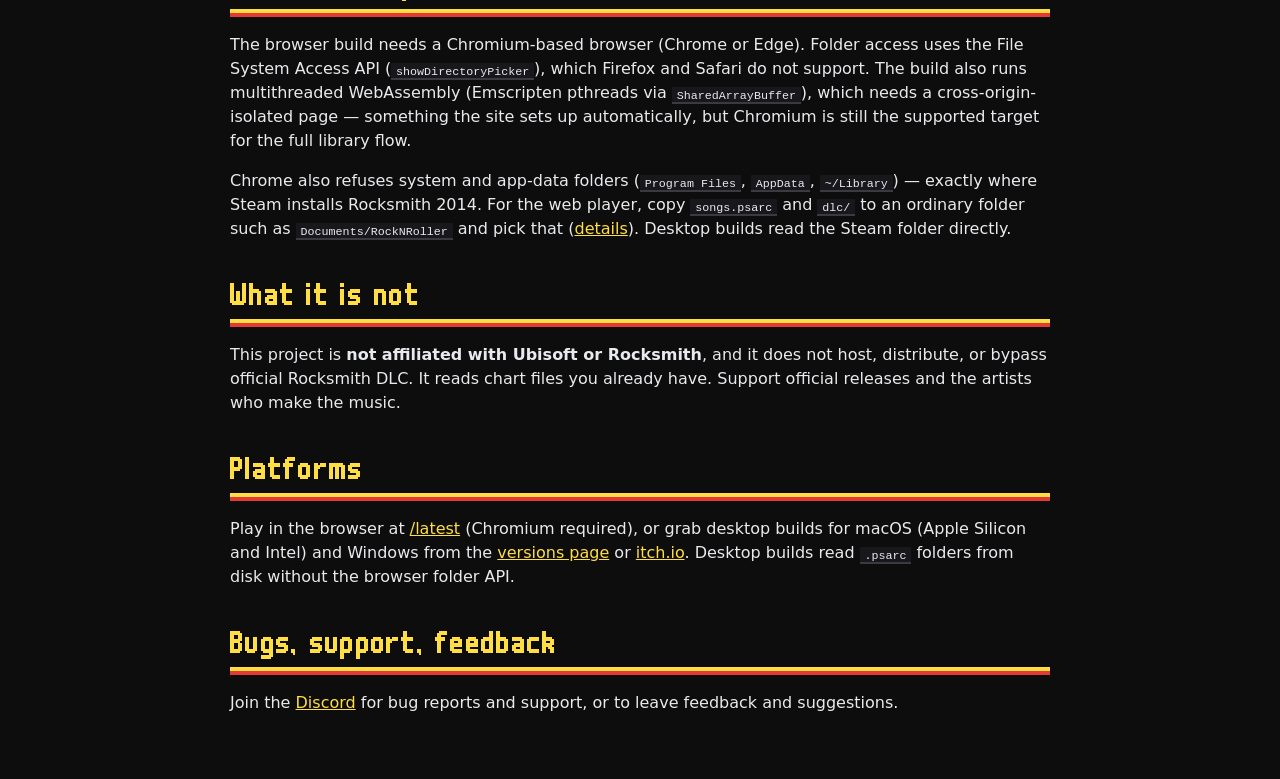
==== commit cdc29668: "update docs for 0.2.1" ====
--- a/index.html
+++ b/index.html
@@ -161,9 +161,10 @@
       <h2>What it does</h2>
       <p>
         Point it at a folder of CDLC <code>.psarc</code> files on your disk and
-        it renders the charts on a 3D highway with audio, practice speed control
-        (pitch-preserving time stretch), per-arrangement tuning info, playlists
-        and profiles.
+        it renders the charts on a 3D highway (with measure bar lines and capo
+        marks) or a wrapping TabSheet, with audio, practice speed control
+        (pitch-preserving time stretch), lead / rhythm / bass / combo
+        arrangements, per-arrangement tuning info, playlists and profiles.
       </p>
 
       <h2>Your files stay on disk</h2>
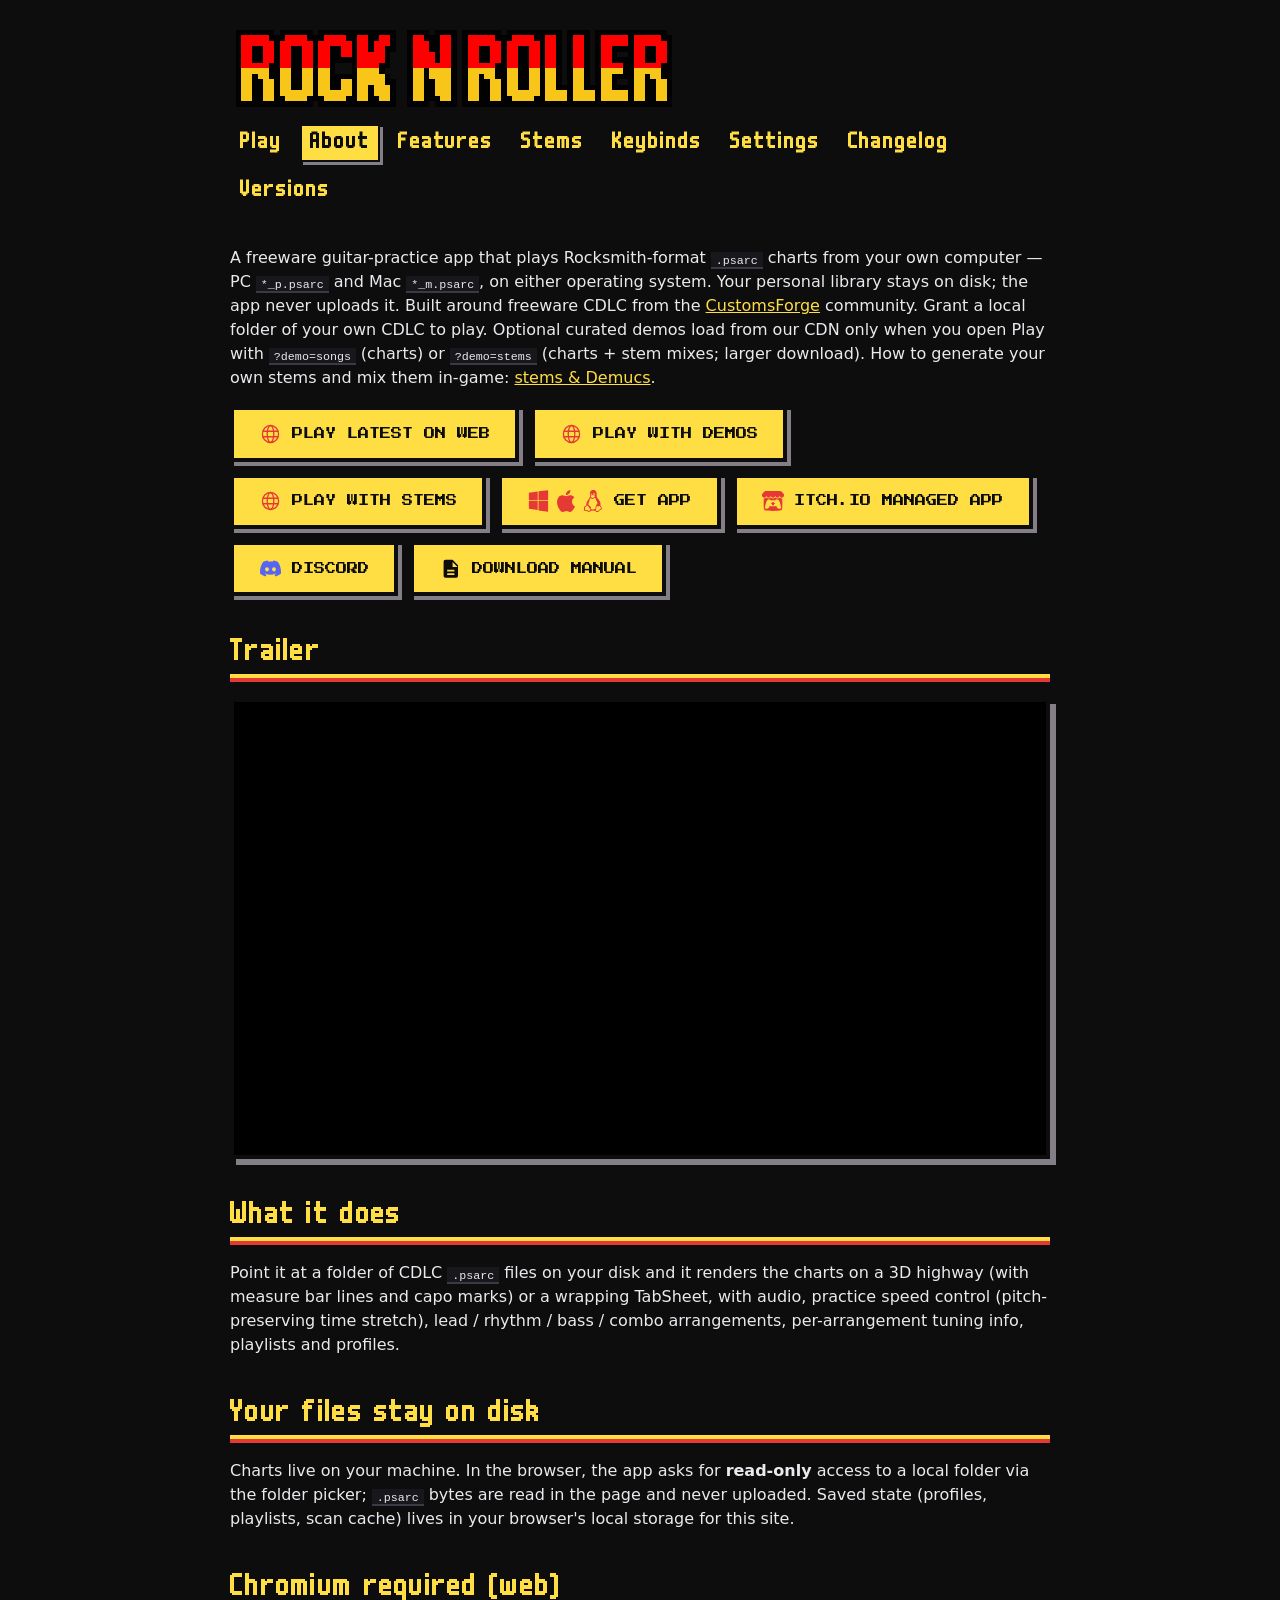
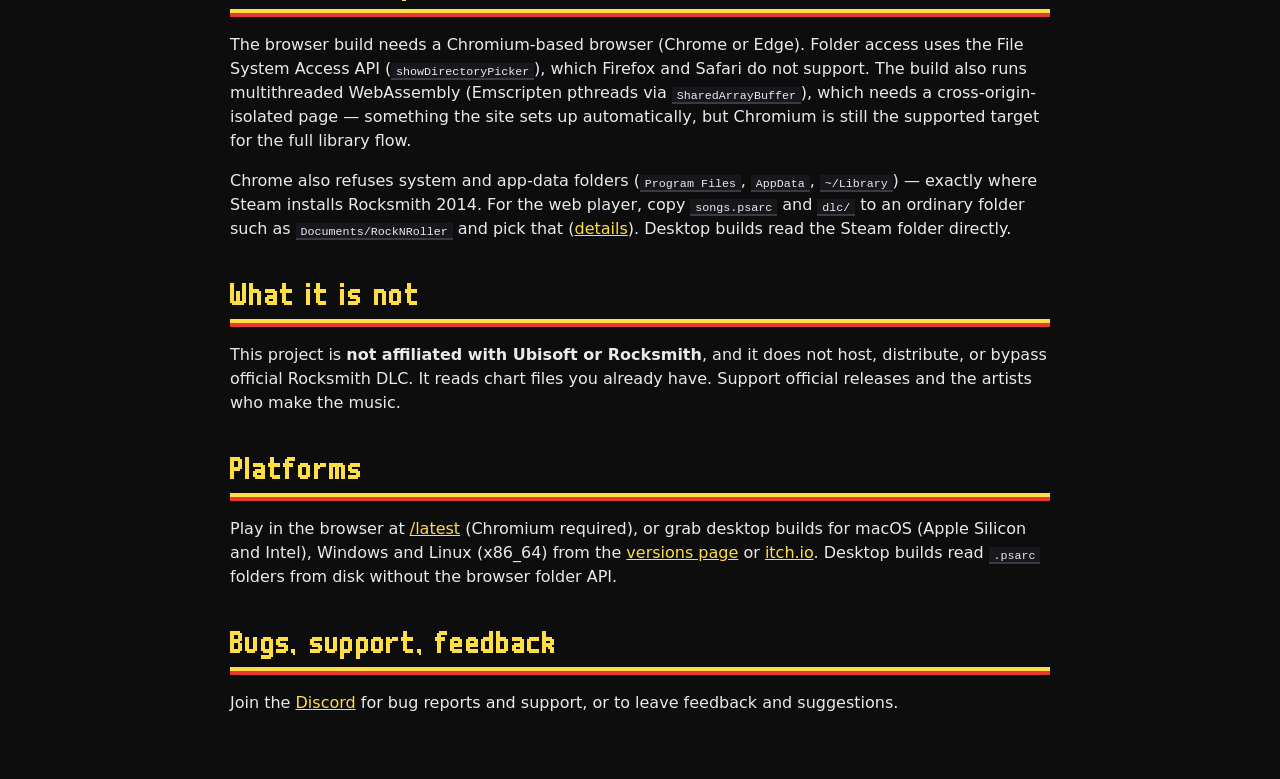
==== commit 78152175: "add linux column" ====
--- a/index.html
+++ b/index.html
@@ -98,6 +98,13 @@
               width="24"
               height="24"
             />
+            <img
+              class="btn__icon"
+              src="/assets/icons/linux.svg"
+              alt=""
+              width="24"
+              height="24"
+            />
           </span>
           Get app
         </a>
@@ -150,8 +157,8 @@
       <h2>Trailer</h2>
       <div class="video-embed">
         <iframe
-          src="https://www.youtube.com/embed/k--zDnyUZvs"
-          title="RocknRoller PSARC CDLC Player Freeware - Beta 0.1.44"
+          src="https://www.youtube.com/embed/mZiZ-eMecio"
+          title="RocknRoller PSARC CDLC Player Freeware - Beta 0.2.2"
           allow="accelerometer; autoplay; clipboard-write; encrypted-media; gyroscope; picture-in-picture; web-share"
           allowfullscreen
           referrerpolicy="strict-origin-when-cross-origin"
@@ -209,7 +216,7 @@
       <p>
         Play in the browser at <a href="/latest/">/latest</a> (Chromium
         required), or grab desktop builds for macOS (Apple Silicon and
-        Intel) and Windows from the <a href="/versions/">versions page</a> or
+        Intel), Windows and Linux (x86_64) from the <a href="/versions/">versions page</a> or
         <a href="https://nicapotato.itch.io/rocknroller" rel="noopener">itch.io</a>.
         Desktop builds read <code>.psarc</code> folders from disk without the
         browser folder API.
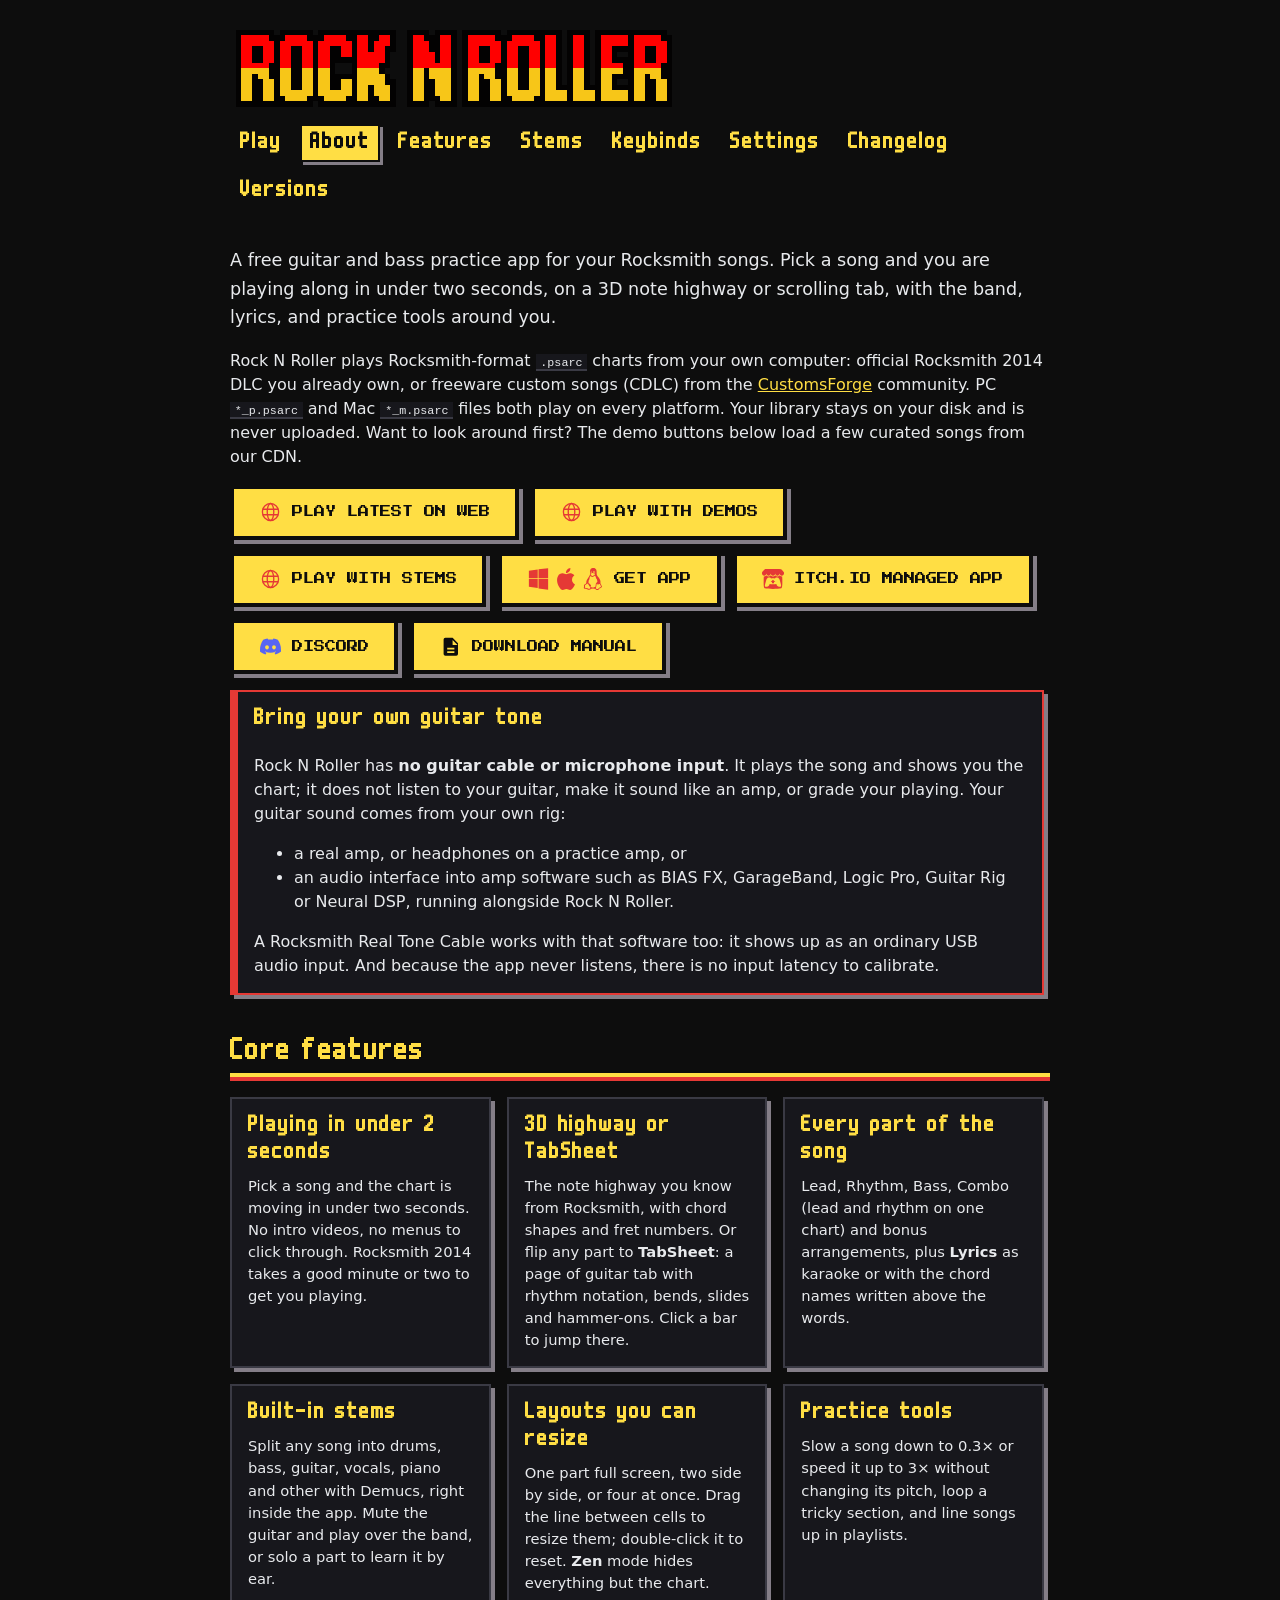
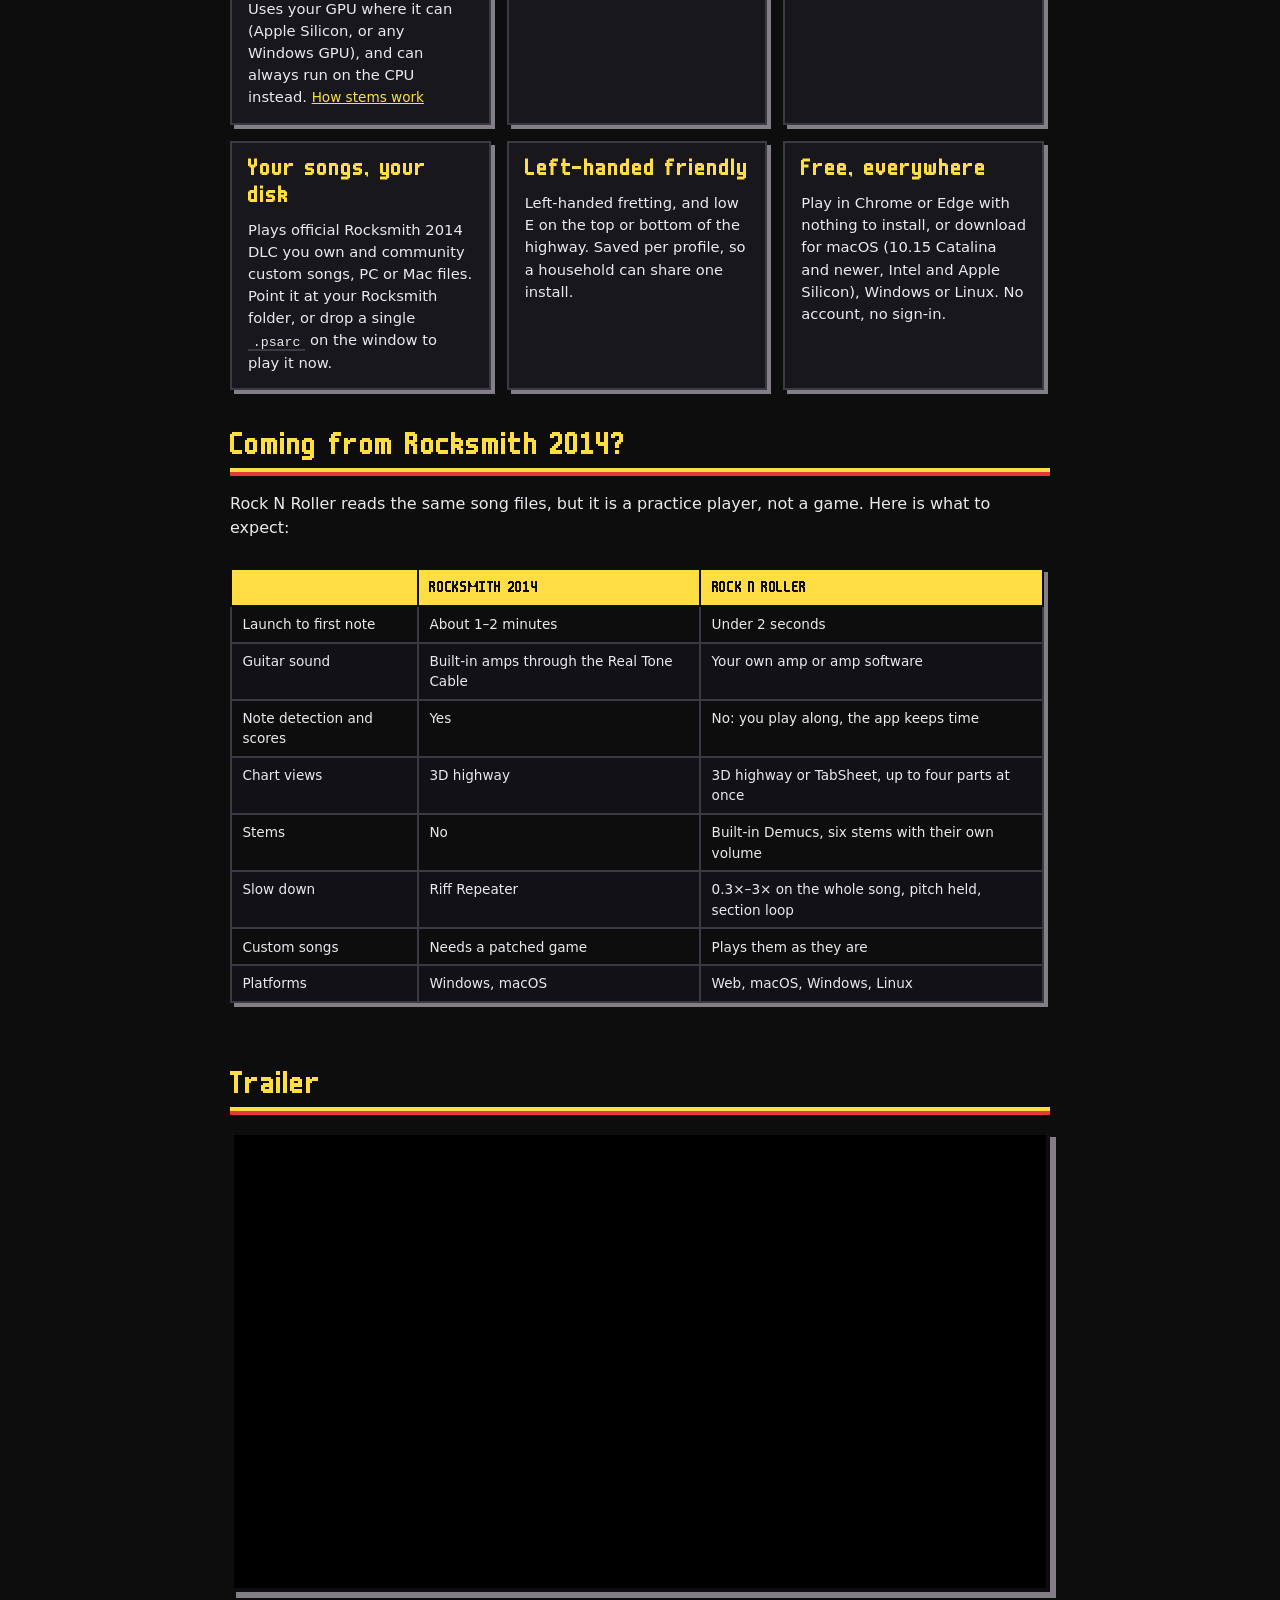
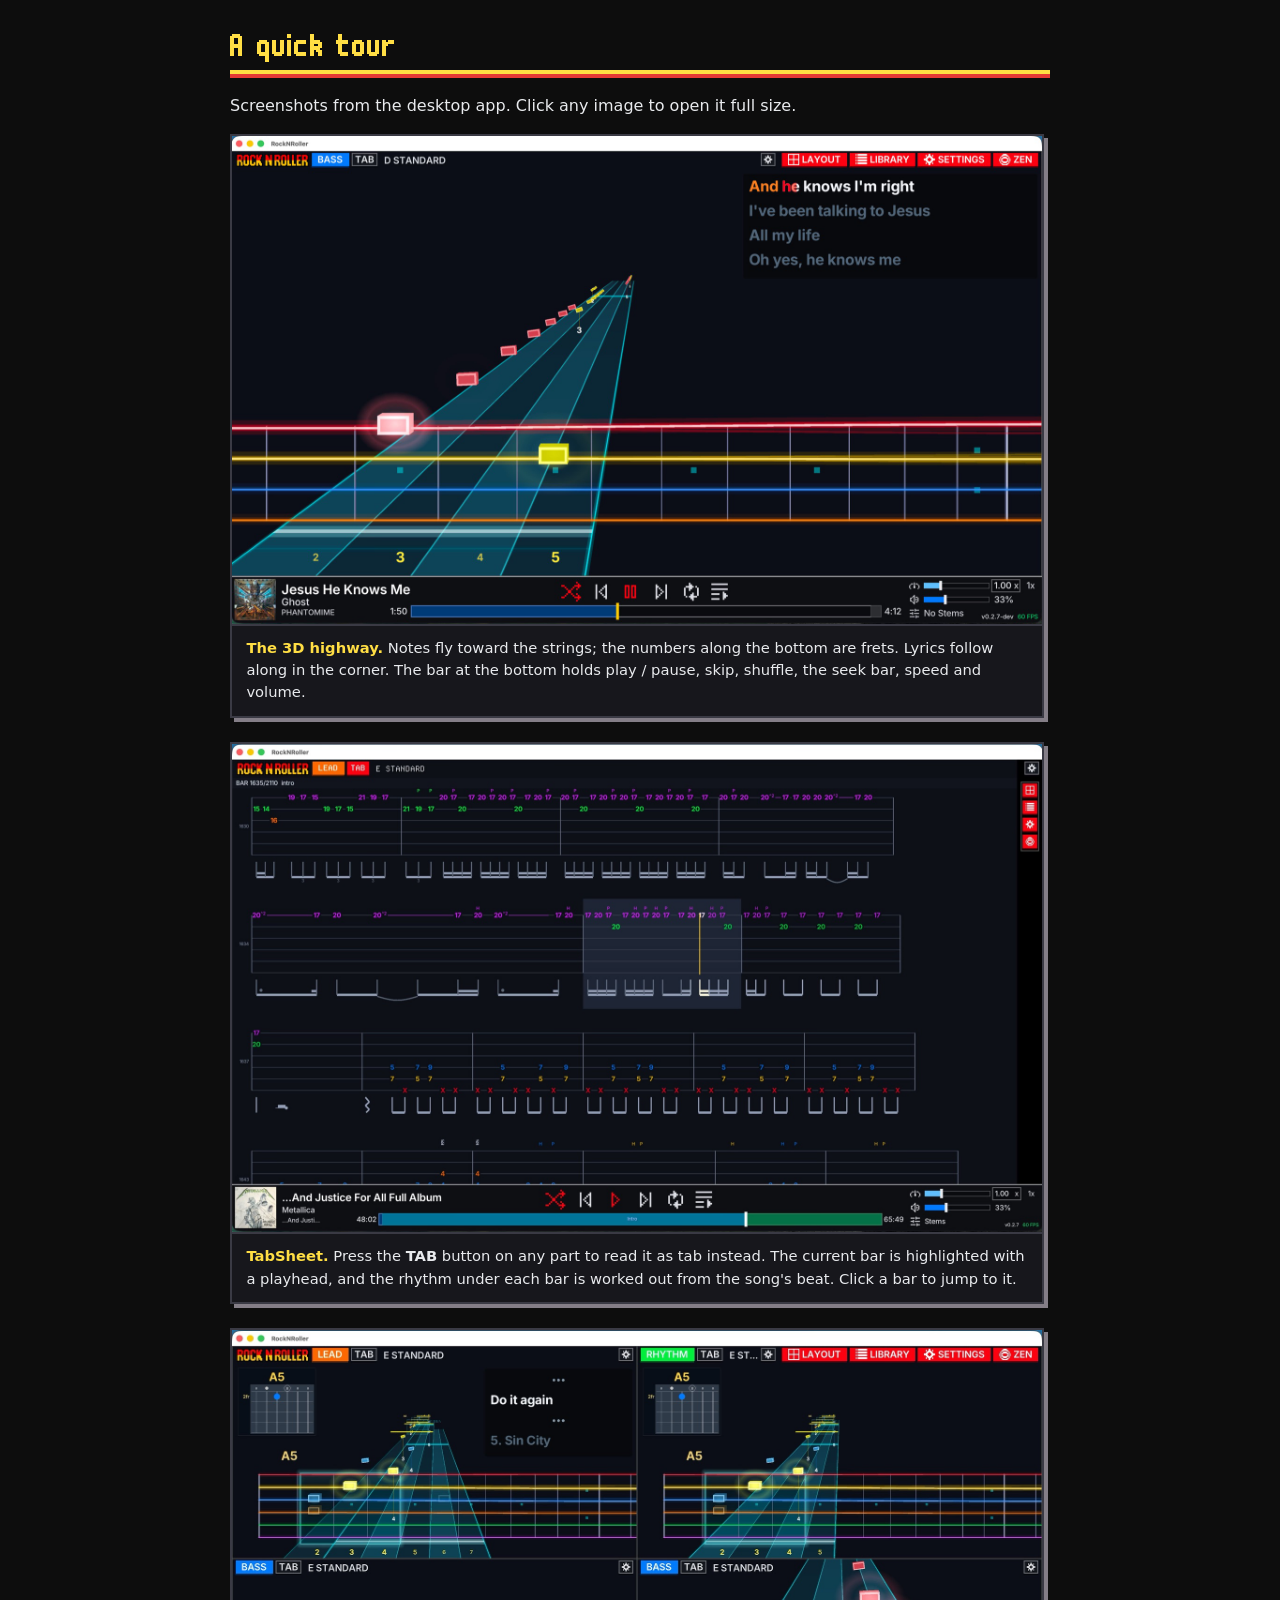
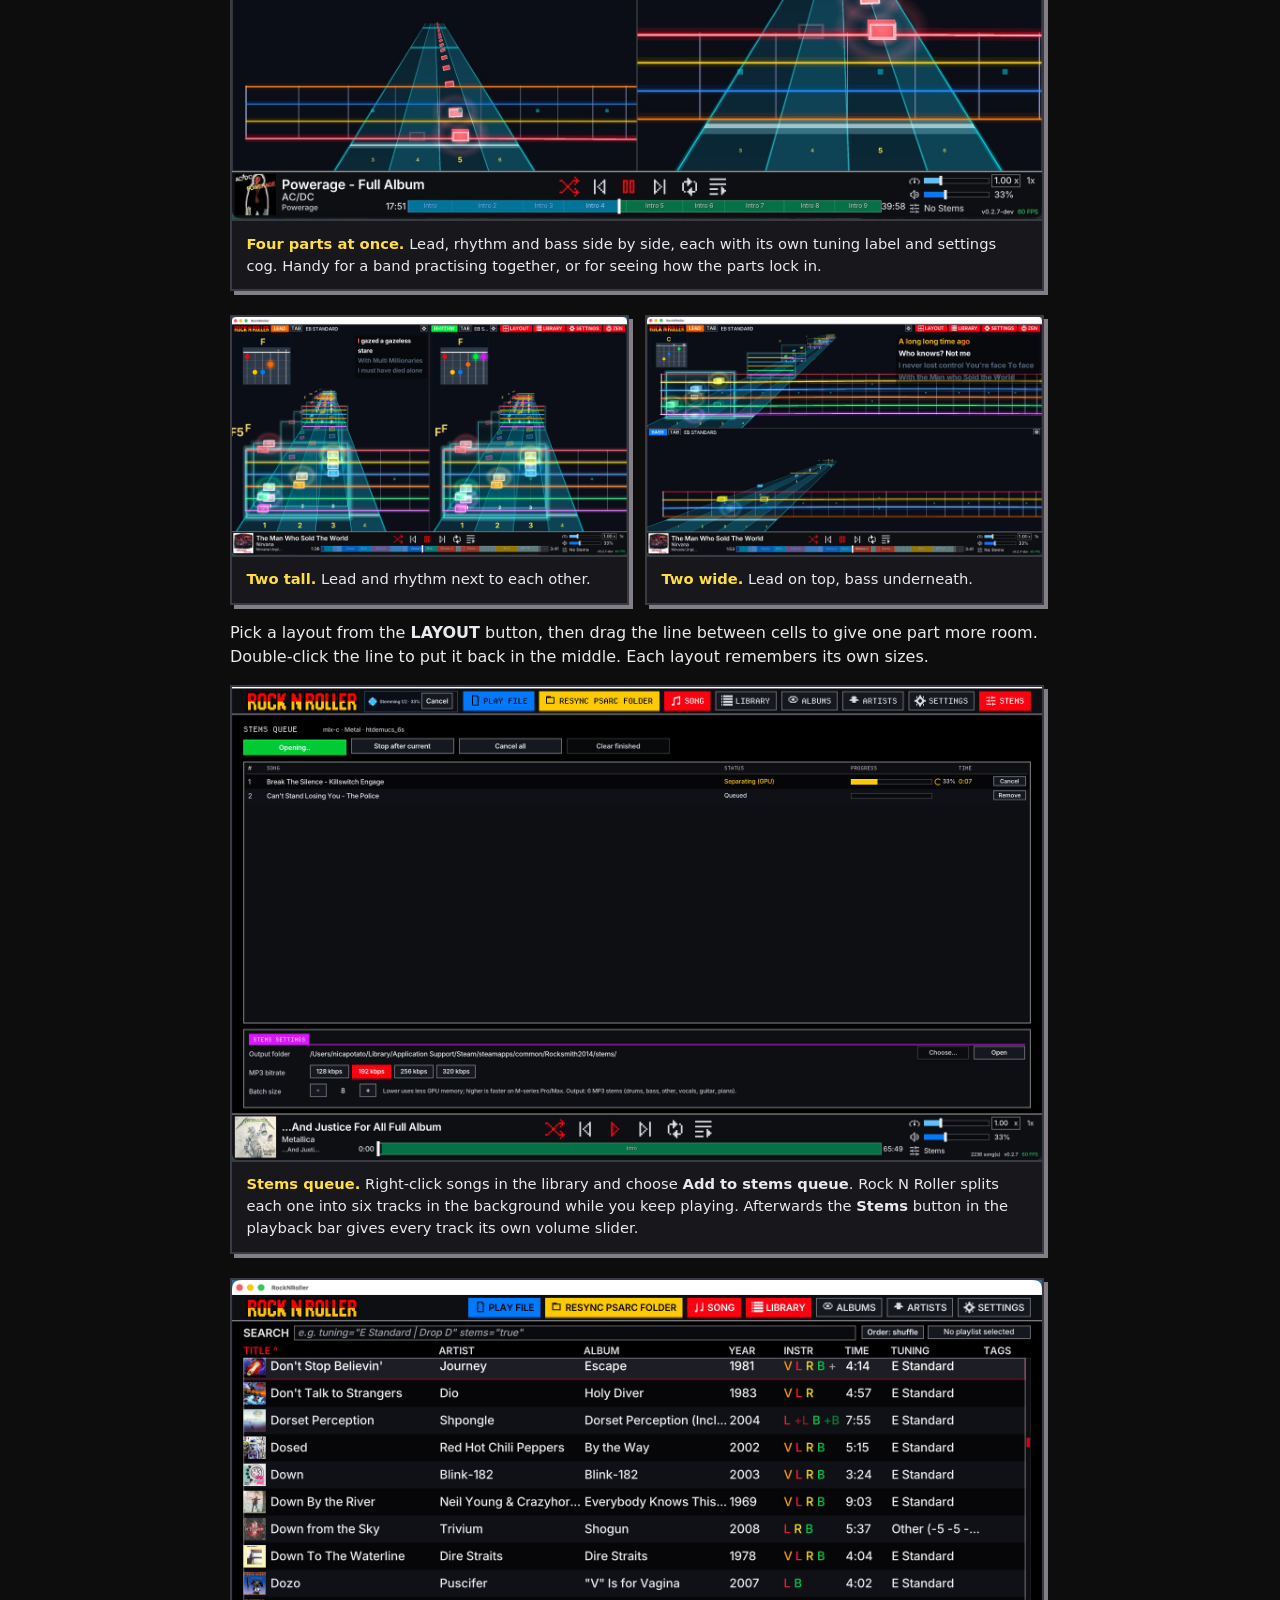
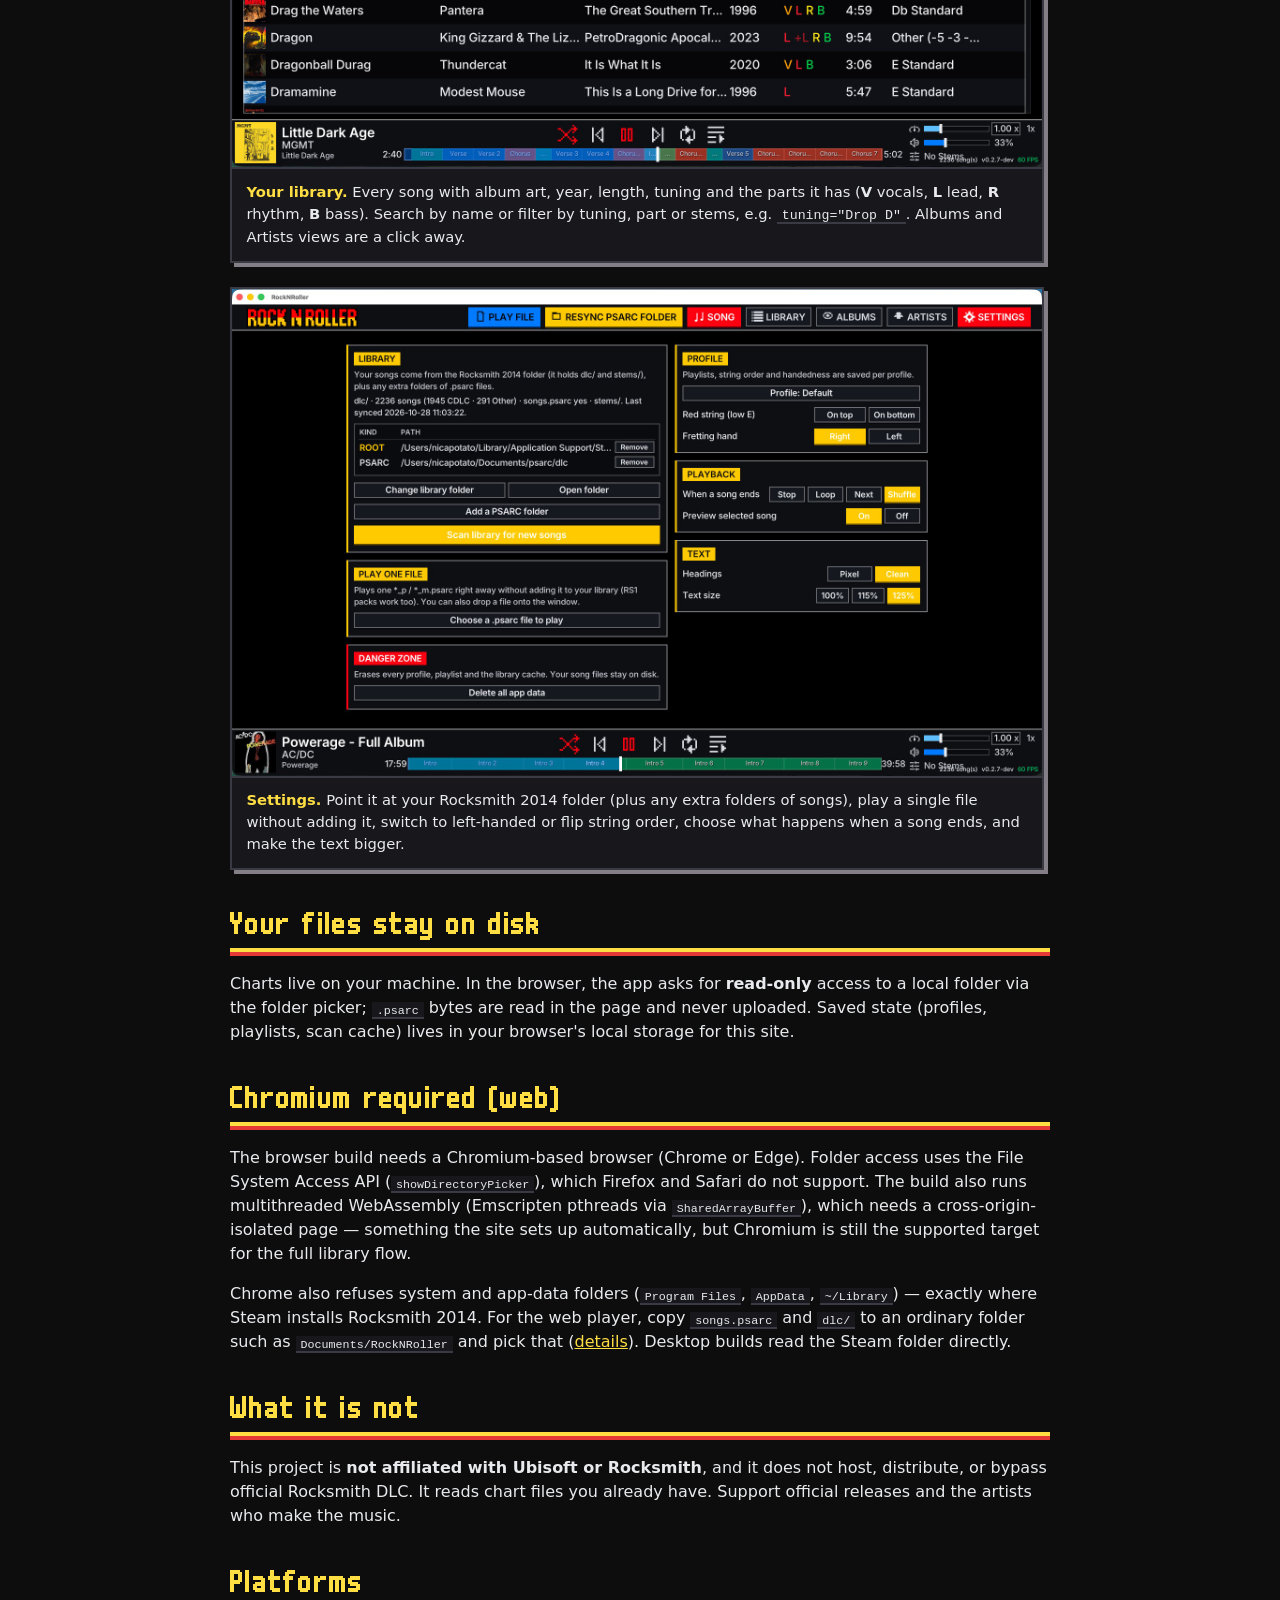
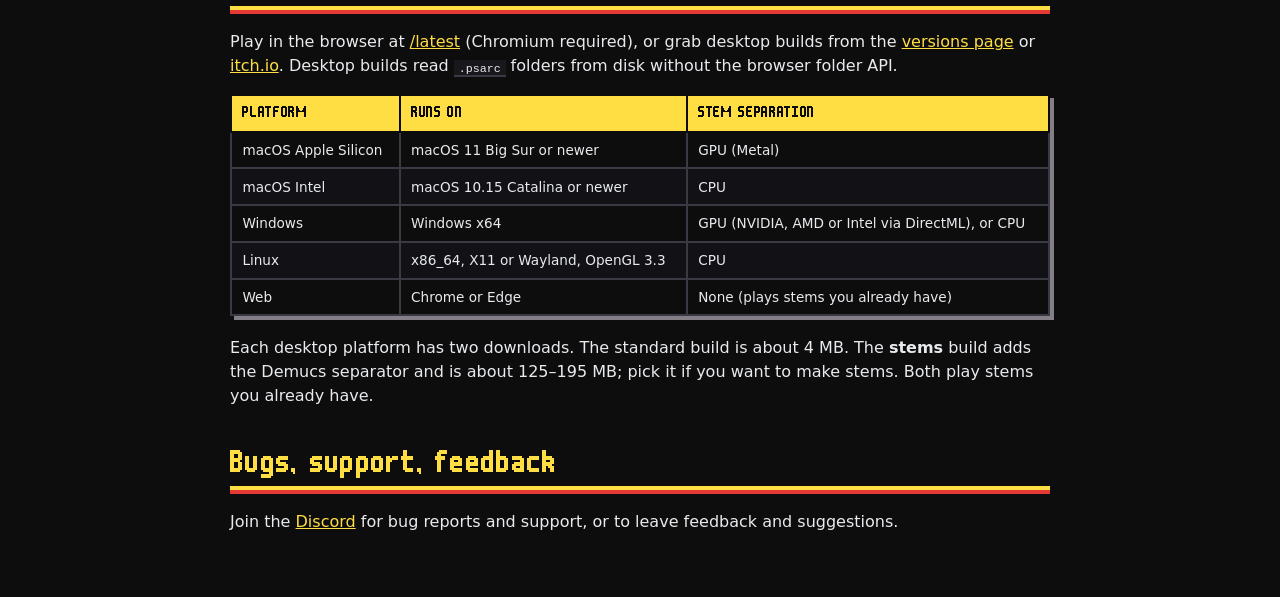
==== commit 47a884ff: "update rocknroller page for 0.2.7" ====
--- a/index.html
+++ b/index.html
@@ -4,6 +4,10 @@
     <meta charset="utf-8" />
     <meta name="viewport" content="width=device-width, initial-scale=1" />
     <title>Rock N Roller</title>
+    <meta
+      name="description"
+      content="Free guitar and bass practice app for Rocksmith 2014 songs and CDLC: 3D highway, TabSheet, built-in Demucs stems, resizable layouts. Web, macOS, Windows, Linux."
+    />
     <link rel="icon" type="image/png" href="/rocknroller-icon.png" />
     <link rel="preconnect" href="https://fonts.googleapis.com" />
     <link rel="preconnect" href="https://fonts.gstatic.com" crossorigin />
@@ -35,20 +39,21 @@
         <a href="/versions/">Versions</a>
       </nav>
 
-      <p>
-        A freeware guitar-practice app that plays Rocksmith-format
-        <code>.psarc</code> charts from your own computer — PC
-        <code>*_p.psarc</code> and Mac <code>*_m.psarc</code>, on either
-        operating system. Your personal library stays on disk; the app never
-        uploads it. Built around freeware CDLC from
-        the
+      <p class="lede">
+        A free guitar and bass practice app for your Rocksmith songs. Pick a
+        song and you are playing along in under two seconds, on a 3D note
+        highway or scrolling tab, with the band, lyrics, and practice tools
+        around you.
+      </p>
+      <p>
+        Rock N Roller plays Rocksmith-format <code>.psarc</code> charts from
+        your own computer: official Rocksmith 2014 DLC you already own, or
+        freeware custom songs (CDLC) from the
         <a href="https://customsforge.com" rel="noopener">CustomsForge</a>
-        community. Grant a local folder of your own CDLC to play. Optional curated
-        demos load from our CDN only when you open Play with
-        <code>?demo=songs</code> (charts) or <code>?demo=stems</code>
-        (charts + stem mixes; larger download). How to generate your own stems
-        and mix them in-game:
-        <a href="/demucs-stems/">stems &amp; Demucs</a>.
+        community. PC <code>*_p.psarc</code> and Mac <code>*_m.psarc</code>
+        files both play on every platform. Your library stays on your disk and
+        is never uploaded. Want to look around first? The demo buttons below
+        load a few curated songs from our CDN.
       </p>
 
       <div class="btn-row">
@@ -154,6 +159,168 @@
         </a>
       </div>
 
+      <div class="callout">
+        <p class="callout__title">Bring your own guitar tone</p>
+        <p>
+          Rock N Roller has <strong>no guitar cable or microphone input</strong>.
+          It plays the song and shows you the chart; it does not listen to
+          your guitar, make it sound like an amp, or grade your playing. Your
+          guitar sound comes from your own rig:
+        </p>
+        <ul>
+          <li>a real amp, or headphones on a practice amp, or</li>
+          <li>
+            an audio interface into amp software such as BIAS FX, GarageBand,
+            Logic Pro, Guitar Rig or Neural DSP, running alongside Rock N
+            Roller.
+          </li>
+        </ul>
+        <p>
+          A Rocksmith Real Tone Cable works with that software too: it shows
+          up as an ordinary USB audio input. And because the app never
+          listens, there is no input latency to calibrate.
+        </p>
+      </div>
+
+      <h2 id="core-features">Core features</h2>
+      <div class="feature-grid">
+        <div class="feature-card">
+          <h3>Playing in under 2 seconds</h3>
+          <p>
+            Pick a song and the chart is moving in under two seconds. No
+            intro videos, no menus to click through. Rocksmith 2014 takes a
+            good minute or two to get you playing.
+          </p>
+        </div>
+        <div class="feature-card">
+          <h3>3D highway or TabSheet</h3>
+          <p>
+            The note highway you know from Rocksmith, with chord shapes and
+            fret numbers. Or flip any part to <strong>TabSheet</strong>: a
+            page of guitar tab with rhythm notation, bends, slides and
+            hammer-ons. Click a bar to jump there.
+          </p>
+        </div>
+        <div class="feature-card">
+          <h3>Every part of the song</h3>
+          <p>
+            Lead, Rhythm, Bass, Combo (lead and rhythm on one chart) and
+            bonus arrangements, plus <strong>Lyrics</strong> as karaoke or
+            with the chord names written above the words.
+          </p>
+        </div>
+        <div class="feature-card">
+          <h3>Built-in stems</h3>
+          <p>
+            Split any song into drums, bass, guitar, vocals, piano and other
+            with Demucs, right inside the app. Mute the guitar and play over
+            the band, or solo a part to learn it by ear.
+          </p>
+          <p>
+            Uses your GPU where it can (Apple Silicon, or any Windows GPU),
+            and can always run on the CPU instead.
+            <a class="more" href="/demucs-stems/">How stems work</a>
+          </p>
+        </div>
+        <div class="feature-card">
+          <h3>Layouts you can resize</h3>
+          <p>
+            One part full screen, two side by side, or four at once. Drag the
+            line between cells to resize them; double-click it to reset.
+            <strong>Zen</strong> mode hides everything but the chart.
+          </p>
+        </div>
+        <div class="feature-card">
+          <h3>Practice tools</h3>
+          <p>
+            Slow a song down to 0.3× or speed it up to 3× without changing
+            its pitch, loop a tricky section, and line songs up in playlists.
+          </p>
+        </div>
+        <div class="feature-card">
+          <h3>Your songs, your disk</h3>
+          <p>
+            Plays official Rocksmith 2014 DLC you own and community custom
+            songs, PC or Mac files. Point it at your Rocksmith folder, or
+            drop a single <code>.psarc</code> on the window to play it now.
+          </p>
+        </div>
+        <div class="feature-card">
+          <h3>Left-handed friendly</h3>
+          <p>
+            Left-handed fretting, and low E on the top or bottom of the
+            highway. Saved per profile, so a household can share one install.
+          </p>
+        </div>
+        <div class="feature-card">
+          <h3>Free, everywhere</h3>
+          <p>
+            Play in Chrome or Edge with nothing to install, or download for
+            macOS (10.15 Catalina and newer, Intel and Apple Silicon),
+            Windows or Linux. No account, no sign-in.
+          </p>
+        </div>
+      </div>
+
+      <h2 id="vs-rocksmith">Coming from Rocksmith 2014?</h2>
+      <p>
+        Rock N Roller reads the same song files, but it is a practice player,
+        not a game. Here is what to expect:
+      </p>
+      <div class="versions-scroll">
+        <table class="specs">
+          <thead>
+            <tr>
+              <th></th>
+              <th>Rocksmith 2014</th>
+              <th>Rock N Roller</th>
+            </tr>
+          </thead>
+          <tbody>
+            <tr>
+              <td>Launch to first note</td>
+              <td>About 1–2 minutes</td>
+              <td>Under 2 seconds</td>
+            </tr>
+            <tr>
+              <td>Guitar sound</td>
+              <td>Built-in amps through the Real Tone Cable</td>
+              <td>Your own amp or amp software</td>
+            </tr>
+            <tr>
+              <td>Note detection and scores</td>
+              <td>Yes</td>
+              <td>No: you play along, the app keeps time</td>
+            </tr>
+            <tr>
+              <td>Chart views</td>
+              <td>3D highway</td>
+              <td>3D highway or TabSheet, up to four parts at once</td>
+            </tr>
+            <tr>
+              <td>Stems</td>
+              <td>No</td>
+              <td>Built-in Demucs, six stems with their own volume</td>
+            </tr>
+            <tr>
+              <td>Slow down</td>
+              <td>Riff Repeater</td>
+              <td>0.3×–3× on the whole song, pitch held, section loop</td>
+            </tr>
+            <tr>
+              <td>Custom songs</td>
+              <td>Needs a patched game</td>
+              <td>Plays them as they are</td>
+            </tr>
+            <tr>
+              <td>Platforms</td>
+              <td>Windows, macOS</td>
+              <td>Web, macOS, Windows, Linux</td>
+            </tr>
+          </tbody>
+        </table>
+      </div>
+
       <h2>Trailer</h2>
       <div class="video-embed">
         <iframe
@@ -165,14 +332,157 @@
         ></iframe>
       </div>
 
-      <h2>What it does</h2>
-      <p>
-        Point it at a folder of CDLC <code>.psarc</code> files on your disk and
-        it renders the charts on a 3D highway (with measure bar lines and capo
-        marks) or a wrapping TabSheet, with audio, practice speed control
-        (pitch-preserving time stretch), lead / rhythm / bass / combo
-        arrangements, per-arrangement tuning info, playlists and profiles.
-      </p>
+      <h2 id="tour">A quick tour</h2>
+      <p>
+        Screenshots from the desktop app. Click any image to open it full
+        size.
+      </p>
+
+      <figure class="shot">
+        <a href="/assets/promo/full-layout.jpg">
+          <img
+            src="/assets/promo/full-layout.jpg"
+            alt="One 3D bass highway filling the window, with karaoke lyrics in the top-right corner and the playback bar along the bottom"
+            width="1728"
+            height="1040"
+            loading="lazy"
+          />
+        </a>
+        <figcaption>
+          <strong>The 3D highway.</strong> Notes fly toward the strings; the
+          numbers along the bottom are frets. Lyrics follow along in the
+          corner. The bar at the bottom holds play / pause, skip, shuffle, the
+          seek bar, speed and volume.
+        </figcaption>
+      </figure>
+
+      <figure class="shot">
+        <a href="/assets/promo/tabsheet.jpg">
+          <img
+            src="/assets/promo/tabsheet.jpg"
+            alt="TabSheet view: rows of guitar tab with coloured fret numbers, hammer-on and pull-off marks, and rhythm notation under each bar"
+            width="1728"
+            height="1042"
+            loading="lazy"
+          />
+        </a>
+        <figcaption>
+          <strong>TabSheet.</strong> Press the <strong>TAB</strong> button on
+          any part to read it as tab instead. The current bar is highlighted
+          with a playhead, and the rhythm under each bar is worked out from
+          the song's beat. Click a bar to jump to it.
+        </figcaption>
+      </figure>
+
+      <figure class="shot">
+        <a href="/assets/promo/4-cell-layout.jpg">
+          <img
+            src="/assets/promo/4-cell-layout.jpg"
+            alt="Four highways in a two-by-two grid: lead, rhythm and two bass views, with chord diagrams and lyrics"
+            width="1728"
+            height="1043"
+            loading="lazy"
+          />
+        </a>
+        <figcaption>
+          <strong>Four parts at once.</strong> Lead, rhythm and bass side by
+          side, each with its own tuning label and settings cog. Handy for a
+          band practising together, or for seeing how the parts lock in.
+        </figcaption>
+      </figure>
+
+      <div class="shot-grid">
+        <figure class="shot">
+          <a href="/assets/promo/2-tall-layout.jpg">
+            <img
+              src="/assets/promo/2-tall-layout.jpg"
+              alt="Two tall cells side by side: lead and rhythm highways with chord diagrams"
+              width="1728"
+              height="1040"
+              loading="lazy"
+            />
+          </a>
+          <figcaption>
+            <strong>Two tall.</strong> Lead and rhythm next to each other.
+          </figcaption>
+        </figure>
+        <figure class="shot">
+          <a href="/assets/promo/2-wide-layout.jpg">
+            <img
+              src="/assets/promo/2-wide-layout.jpg"
+              alt="Two wide cells stacked: lead highway with lyrics on top, bass highway below"
+              width="1728"
+              height="1038"
+              loading="lazy"
+            />
+          </a>
+          <figcaption>
+            <strong>Two wide.</strong> Lead on top, bass underneath.
+          </figcaption>
+        </figure>
+      </div>
+      <p>
+        Pick a layout from the <strong>LAYOUT</strong> button, then drag the
+        line between cells to give one part more room. Double-click the line
+        to put it back in the middle. Each layout remembers its own sizes.
+      </p>
+
+      <figure class="shot">
+        <a href="/assets/promo/stems.jpg">
+          <img
+            src="/assets/promo/stems.jpg"
+            alt="Stems queue screen: one song separating on the GPU at 33 percent, another queued, with output folder and MP3 bitrate settings below"
+            width="1728"
+            height="1008"
+            loading="lazy"
+          />
+        </a>
+        <figcaption>
+          <strong>Stems queue.</strong> Right-click songs in the library and
+          choose <strong>Add to stems queue</strong>. Rock N Roller splits
+          each one into six tracks in the background while you keep playing.
+          Afterwards the <strong>Stems</strong> button in the playback bar
+          gives every track its own volume slider.
+        </figcaption>
+      </figure>
+
+      <figure class="shot">
+        <a href="/assets/promo/catalog.jpg">
+          <img
+            src="/assets/promo/catalog.jpg"
+            alt="Song library: rows with album art, title, artist, album, year, available parts, length and tuning, under a search bar"
+            width="1728"
+            height="1040"
+            loading="lazy"
+          />
+        </a>
+        <figcaption>
+          <strong>Your library.</strong> Every song with album art, year,
+          length, tuning and the parts it has (<strong>V</strong> vocals,
+          <strong>L</strong> lead, <strong>R</strong> rhythm,
+          <strong>B</strong> bass). Search by name or filter by tuning, part
+          or stems, e.g. <code>tuning="Drop D"</code>. Albums and Artists
+          views are a click away.
+        </figcaption>
+      </figure>
+
+      <figure class="shot">
+        <a href="/assets/promo/settings.jpg">
+          <img
+            src="/assets/promo/settings.jpg"
+            alt="Settings screen with Library, Play one file, Profile, Playback and Text panels"
+            width="1728"
+            height="1040"
+            loading="lazy"
+          />
+        </a>
+        <figcaption>
+          <strong>Settings.</strong> Point it at your Rocksmith 2014 folder
+          (plus any extra folders of songs), play a single file without
+          adding it, switch to left-handed or flip string order, choose what
+          happens when a song ends, and make the text bigger.
+        </figcaption>
+      </figure>
 
       <h2>Your files stay on disk</h2>
       <p>
@@ -215,11 +525,53 @@
       <h2>Platforms</h2>
       <p>
         Play in the browser at <a href="/latest/">/latest</a> (Chromium
-        required), or grab desktop builds for macOS (Apple Silicon and
-        Intel), Windows and Linux (x86_64) from the <a href="/versions/">versions page</a> or
+        required), or grab desktop builds from the
+        <a href="/versions/">versions page</a> or
         <a href="https://nicapotato.itch.io/rocknroller" rel="noopener">itch.io</a>.
         Desktop builds read <code>.psarc</code> folders from disk without the
         browser folder API.
+      </p>
+      <table class="specs">
+        <thead>
+          <tr>
+            <th>Platform</th>
+            <th>Runs on</th>
+            <th>Stem separation</th>
+          </tr>
+        </thead>
+        <tbody>
+          <tr>
+            <td>macOS Apple Silicon</td>
+            <td>macOS 11 Big Sur or newer</td>
+            <td>GPU (Metal)</td>
+          </tr>
+          <tr>
+            <td>macOS Intel</td>
+            <td>macOS 10.15 Catalina or newer</td>
+            <td>CPU</td>
+          </tr>
+          <tr>
+            <td>Windows</td>
+            <td>Windows x64</td>
+            <td>GPU (NVIDIA, AMD or Intel via DirectML), or CPU</td>
+          </tr>
+          <tr>
+            <td>Linux</td>
+            <td>x86_64, X11 or Wayland, OpenGL 3.3</td>
+            <td>CPU</td>
+          </tr>
+          <tr>
+            <td>Web</td>
+            <td>Chrome or Edge</td>
+            <td>None (plays stems you already have)</td>
+          </tr>
+        </tbody>
+      </table>
+      <p>
+        Each desktop platform has two downloads. The standard build is about
+        4&nbsp;MB. The <strong>stems</strong> build adds the Demucs separator
+        and is about 125–195&nbsp;MB; pick it if you want to make stems. Both
+        play stems you already have.
       </p>
 
       <h2>Bugs, support, feedback</h2>
--- a/assets/site.css
+++ b/assets/site.css
@@ -363,6 +363,116 @@
   box-shadow: 2px 2px 0 0 var(--rnr-red);
 }
 
+.lede {
+  font-size: 1.1rem;
+  line-height: 1.6;
+}
+
+.callout {
+  margin: 1rem 6px 1.5rem 0;
+  padding: 0.9rem 1rem;
+  background: var(--surface);
+  border: 2px solid var(--rnr-red);
+  border-left: 8px solid var(--rnr-red);
+  box-shadow: var(--shadow-lg);
+}
+
+.callout > :first-child {
+  margin-top: 0;
+}
+
+.callout > :last-child {
+  margin-bottom: 0;
+}
+
+.callout__title {
+  font-family: var(--font-pixel);
+  -webkit-font-smoothing: none;
+  font-size: 24px;
+  line-height: 1;
+  letter-spacing: 0.04em;
+  color: var(--rnr-yellow);
+}
+
+.feature-grid {
+  display: grid;
+  grid-template-columns: repeat(auto-fill, minmax(240px, 1fr));
+  gap: 1rem;
+  margin: 1rem 6px 1.5rem 0;
+}
+
+.feature-card {
+  padding: 0.85rem 1rem 0.9rem;
+  background: var(--surface);
+  border: var(--pixel-border);
+  box-shadow: var(--shadow-lg);
+}
+
+.feature-card h3 {
+  margin: 0 0 0.6rem;
+  font-size: 24px;
+  line-height: 1.1;
+  color: var(--rnr-yellow);
+}
+
+.feature-card h3::before {
+  display: none;
+}
+
+.feature-card p {
+  margin: 0;
+  font-size: 0.92rem;
+}
+
+.feature-card p + p {
+  margin-top: 0.5rem;
+}
+
+.feature-card .more {
+  font-size: 0.85rem;
+}
+
+figure.shot {
+  margin: 1rem 6px 1.5rem 0;
+  background: var(--surface);
+  border: var(--pixel-border);
+  box-shadow: var(--shadow-lg);
+}
+
+figure.shot a {
+  display: block;
+  line-height: 0;
+}
+
+/* Downscaled screenshots: the global pixelated rendering would alias them. */
+figure.shot img {
+  display: block;
+  width: 100%;
+  height: auto;
+  image-rendering: auto;
+}
+
+figure.shot figcaption {
+  padding: 0.7rem 0.9rem 0.8rem;
+  font-size: 0.92rem;
+  border-top: var(--pixel-border);
+}
+
+figure.shot figcaption strong:first-child {
+  color: var(--rnr-yellow);
+}
+
+.shot-grid {
+  display: grid;
+  grid-template-columns: repeat(auto-fit, minmax(260px, 1fr));
+  gap: 1rem;
+  margin: 1rem 6px 1rem 0;
+}
+
+.shot-grid figure.shot {
+  margin: 0;
+}
+
 .toc {
   columns: 2;
   column-gap: 2rem;
@@ -655,6 +765,12 @@
   color: inherit;
 }
 
+table.versions .zip-stems {
+  margin-top: 0.6rem;
+  padding-top: 0.5rem;
+  border-top: 1px dashed var(--pixel-line);
+}
+
 /* SHA-256 under each artifact. */
 table.versions .sha {
   font-family: ui-monospace, "Cascadia Code", "SF Mono", Menlo, monospace;
